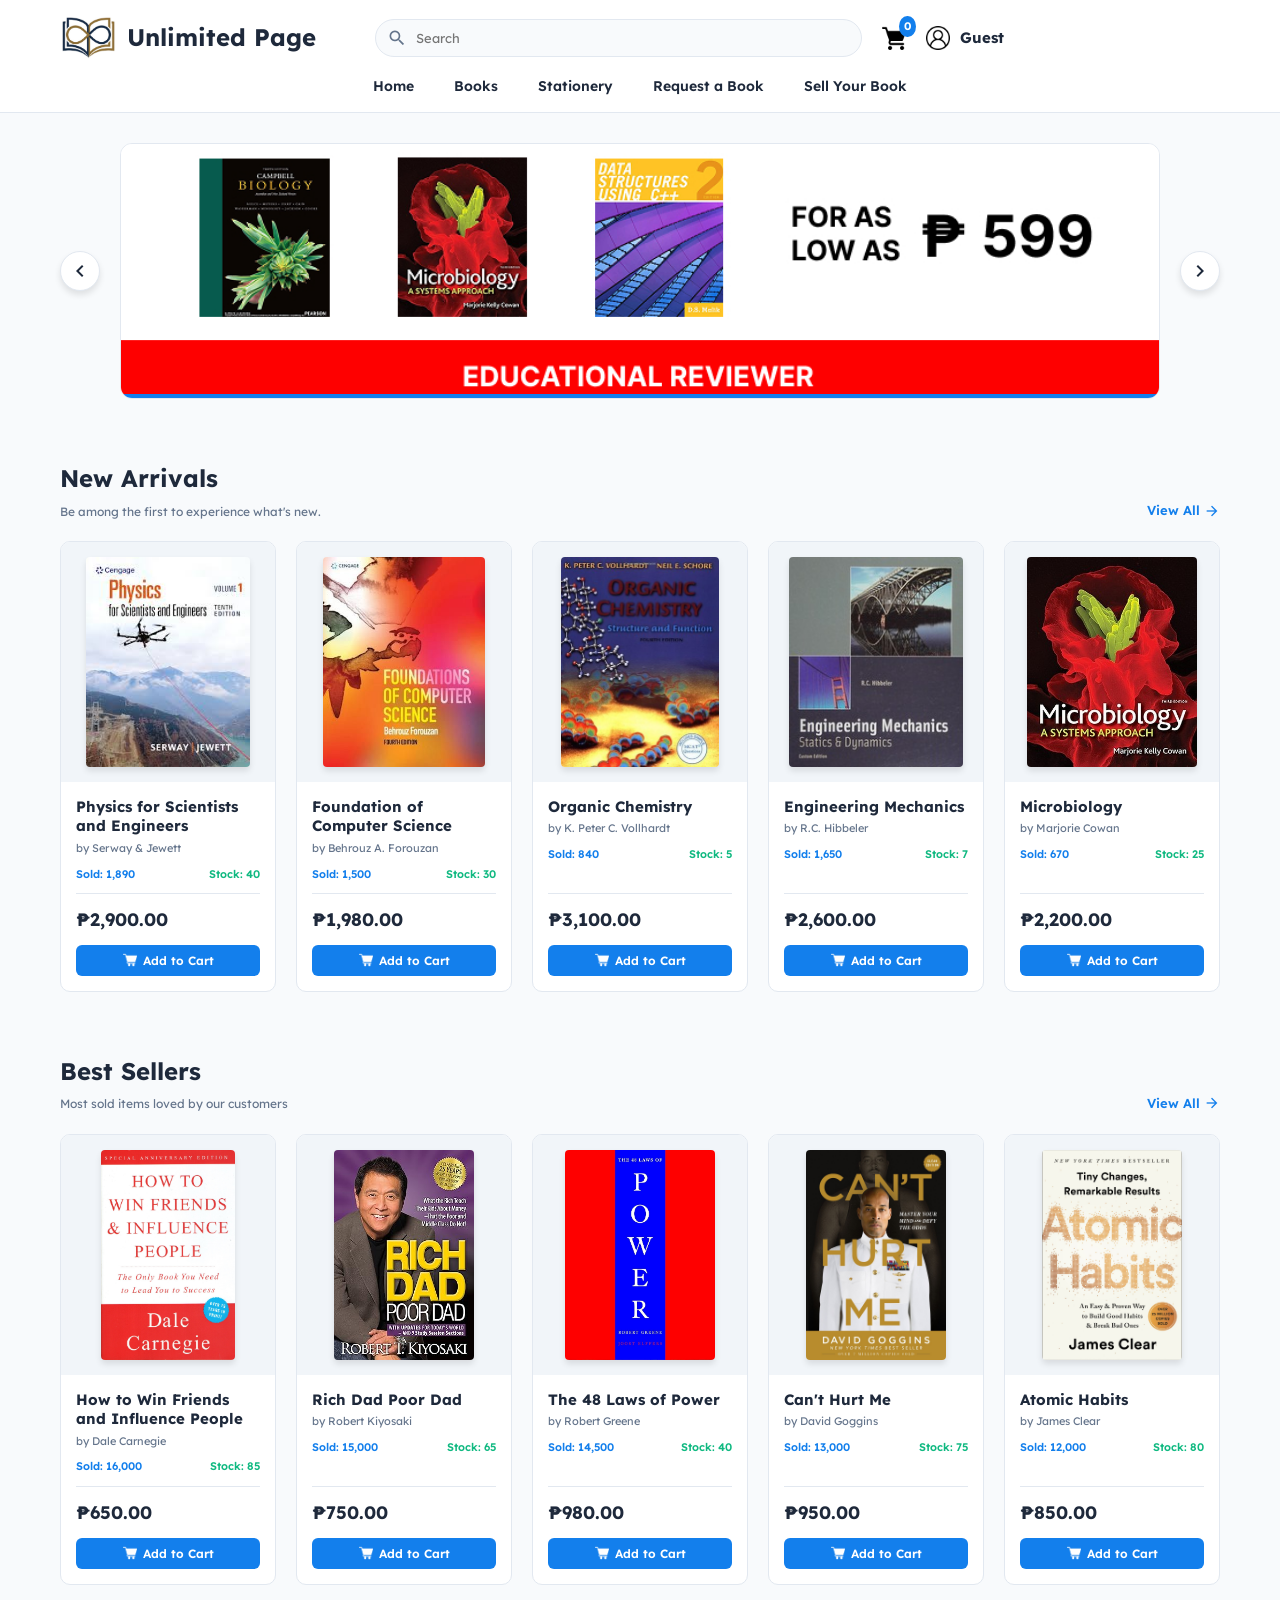
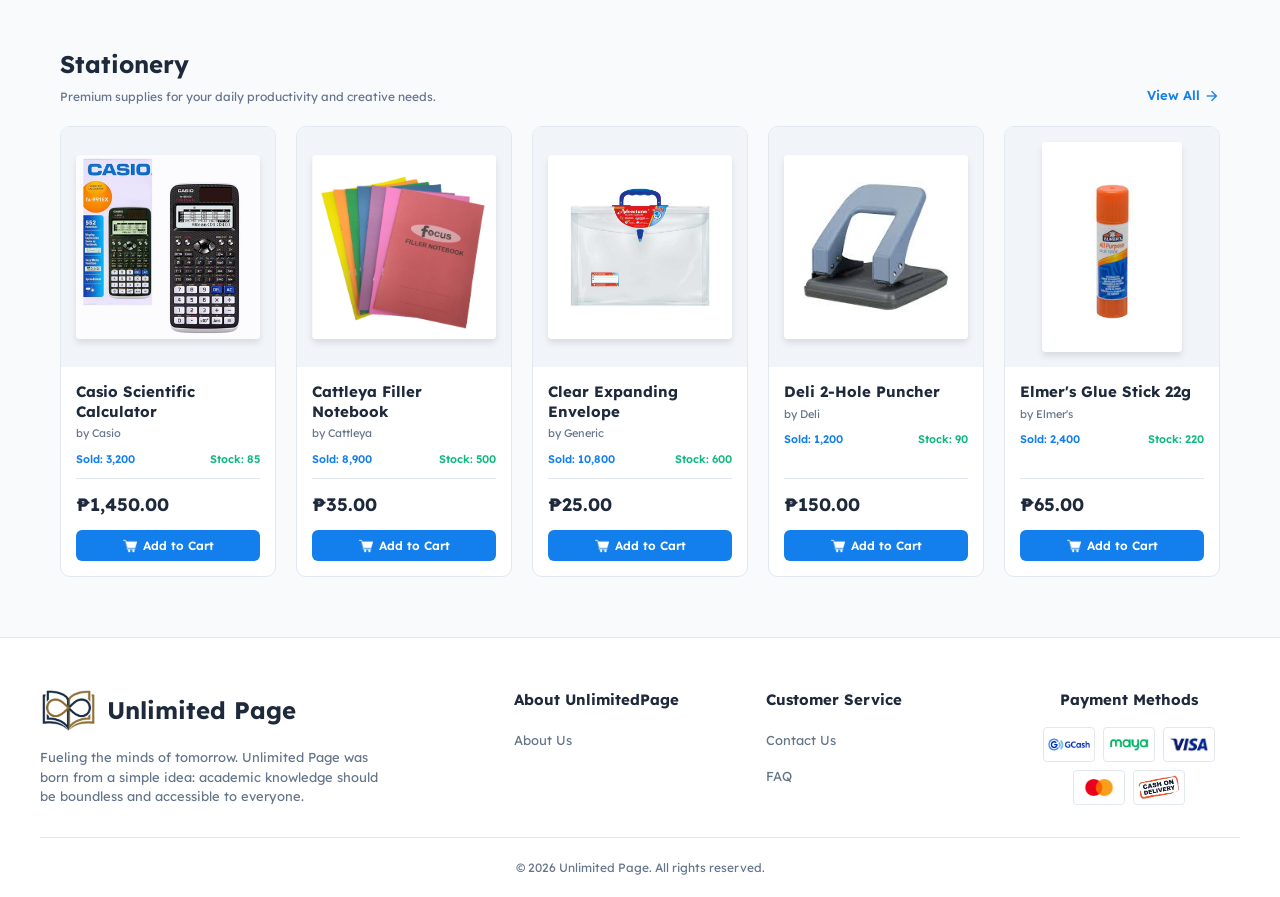
==== index.html @ 44dfa074 "feat: Update header and footer structure for consistency and improved user experience" ====
<!doctype html>
<html lang="en">

<head>
    <meta charset="UTF-8" />
    <meta name="viewport" content="width=device-width, initial-scale=1.0" />
    <title>Unlimited Page - Home</title>
    <link href="https://fonts.googleapis.com/icon?family=Material+Icons+Outlined" rel="stylesheet" />
    <link rel="stylesheet" href="css/global-variables.css" />
    <link rel="stylesheet" href="css/layout-structure.css" />
    <link rel="stylesheet" href="css/user-interface-components.css" />
    <link rel="stylesheet" href="css/page-catalog.css" />
</head>

<body>
    <header class="main-navigation-header">
        <div class="navigation-top-row">
            <div class="header-logo-section">
                <a href="index.html" class="brand-logo-container">
                    <img src="images/website-logo.jpg" alt="Unlimited Page Logo" class="brand-logo-image" />
                    Unlimited Page
                </a>
            </div>

            <div class="search-and-icons-group">
                <div class="search-input-wrapper">
                    <span class="material-icons-outlined search-input-icon">search</span>
                    <input type="text" class="search-input-field" placeholder="Search" />
                </div>
                <a href="cart.html" class="shopping-cart-button">
                    <img src="images/header-cart-icon.png" alt="Cart"
                        style="width: 24px; height: 24px; object-fit: contain;" />
                    <span class="cart-item-count-badge" id="global-cart-badge">0</span>
                </a>
                <a href="login.html" class="account-button">
                    <img src="images/account-icon.png" alt="Account"
                        style="width: 24px; height: 24px; object-fit: contain;" />
                </a>
            </div>

            <div class="user-name-container">
                <span class="header-user-name">Guest</span>
            </div>
        </div>

        <nav class="navigation-bottom-row">
            <a href="index.html">Home</a>
            <a href="catalog.html?category=Books">Books</a>
            <a href="catalog.html?category=Stationery">Stationery</a>
            <a href="request-book.html">Request a Book</a>
            <a href="sell-book.html">Sell Your Book</a>
        </nav>
    </header>

    <main>
        <section class="hero-carousel-section">
            <button class="carousel-control-button prev-button" id="carousel-prev-button">
                <span class="material-icons-outlined">chevron_left</span>
            </button>

            <div class="carousel-content-wrapper">
                <div class="carousel-track-wrapper">
                    <div class="carousel-track" id="carousel-track">
                        <img src="images/hero-banner1.jpg" class="carousel-slide-image" alt="Banner 1"
                            onerror="this.src='https://placehold.co/1200x250?text=Educational+Reviewer+Banner'">
                        <img src="https://placehold.co/1200x250?text=Back+to+School+Promo" class="carousel-slide-image"
                            alt="Banner 2">
                        <img src="https://placehold.co/1200x250?text=Premium+Stationery+Sale"
                            class="carousel-slide-image" alt="Banner 3">
                    </div>
                </div>
                <div class="carousel-progress-container">
                    <div class="carousel-progress-bar" id="carousel-progress-bar"></div>
                </div>
            </div>

            <button class="carousel-control-button next-button" id="carousel-next-button">
                <span class="material-icons-outlined">chevron_right</span>
            </button>
        </section>

        <section class="section-container">
            <div class="section-title-wrapper">
                <div>
                    <h2 class="section-title">New Arrivals</h2>
                    <p class="section-subtitle">Be among the first to experience what's new.</p>
                </div>
                <a href="catalog.html?category=Books&sort=Newest" class="view-all-link">View All <span
                        class="material-icons-outlined" style="font-size: 16px">arrow_forward</span></a>
            </div>
            <div class="product-grid-layout" id="new-arrivals-grid"></div>
        </section>

        <section class="section-container">
            <div class="section-title-wrapper">
                <div>
                    <h2 class="section-title">Best Sellers</h2>
                    <p class="section-subtitle">Most sold items loved by our customers</p>
                </div>
                <a href="catalog.html?category=Books&sort=Most Sold" class="view-all-link">View All <span
                        class="material-icons-outlined" style="font-size: 16px">arrow_forward</span></a>
            </div>
            <div class="product-grid-layout" id="best-sellers-grid"></div>
        </section>

        <section class="section-container">
            <div class="section-title-wrapper">
                <div>
                    <h2 class="section-title">Stationery</h2>
                    <p class="section-subtitle">Premium supplies for your daily productivity and creative needs.</p>
                </div>
                <a href="catalog.html?category=Stationery" class="view-all-link">View All <span
                        class="material-icons-outlined" style="font-size: 16px">arrow_forward</span></a>
            </div>
            <div class="product-grid-layout" id="stationery-grid"></div>
        </section>
    </main>

    <footer class="main-footer-container">
        <div class="footer-columns-wrapper">
            <div>
                <a href="index.html" class="brand-logo-container" style="margin-bottom: 10px">
                    <img src="images/website-logo.jpg" alt="Unlimited Page Logo" class="brand-logo-image" />
                    Unlimited Page
                </a>
                <p class="footer-brand-description">
                    Fueling the minds of tomorrow. Unlimited Page was born from a simple idea: academic knowledge should
                    be boundless and accessible to everyone.
                </p>
            </div>
            <div>
                <h4 class="footer-column-title">About UnlimitedPage</h4>
                <ul class="footer-link-list">
                    <li><a href="about.html">About Us</a></li>
                </ul>
            </div>
            <div>
                <h4 class="footer-column-title">Customer Service</h4>
                <ul class="footer-link-list">
                    <li><a href="contact.html">Contact Us</a></li>
                    <li><a href="faq.html">FAQ</a></li>
                </ul>
            </div>
            <div>
                <h4 class="footer-column-title" style="text-align: center;">Payment Methods</h4>
                <div class="payment-methods-grid">
                    <img src="images/payment-method/gcash-logo.jpg" alt="GCash" class="payment-logo-image" />
                    <img src="images/payment-method/maya-logo.jpg" alt="Maya" class="payment-logo-image" />
                    <img src="images/payment-method/visa-logo.jpg" alt="Visa" class="payment-logo-image" />
                    <img src="images/payment-method/mastercard-logo.jpg" alt="Mastercard" class="payment-logo-image" />
                    <img src="images/payment-method/cash-on-delivery-logo.jpg" alt="Cash on Delivery"
                        class="payment-logo-image" />
                </div>
            </div>
        </div>
        <div class="footer-copyright">
            <p>© 2026 Unlimited Page. All rights reserved.</p>
        </div>
    </footer>

    <button id="back-to-top" class="back-to-top-button" onclick="scrollToTop()">
        <span class="material-icons-outlined">arrow_upward</span>
    </button>

    <script src="js/product-data.js"></script>
    <script src="js/user-interface-utilities.js"></script>
    <script src="js/shopping-cart-manager.js"></script>
    <script src="js/catalog-renderer.js"></script>
    <script src="js/main-initialization.js"></script>
</body>

</html>
---- css/global-variables.css ----
/* ==========================================================================
    GLOBAL VARIABLES AND BASE STYLES
   ========================================================================== */

/* Import the primary typography font from Google Fonts */
@import url("https://fonts.googleapis.com/css2?family=Lexend:wght@300;400;500;600;700&display=swap");

/* * Root Variables 
 * Centralized color palette and theme settings for consistency and easy updates.
 * Using descriptive variables prevents hardcoding hex values throughout the CSS.
 */
:root {
    --primary-blue-color: #137fec;
    --primary-blue-hover: #0e5fb0;
    --background-light-color: #f8fafc;
    --surface-white-color: #ffffff;
    --text-dark-color: #1e293b;
    --text-muted-color: #64748b;
    --border-light-color: #e2e8f0;
    --danger-red-color: #ef4444;
    --success-green-color: #10b981;
    --warning-orange-color: #f59e0b;
}

/* * Universal Reset
 * Removes default browser margins/padding and ensures borders/padding 
 * are included in the element's total width/height calculations.
 */
* {
    margin: 0;
    padding: 0;
    box-sizing: border-box;
    font-family: "Lexend", sans-serif;
}

/* Enable smooth scrolling for anchor links across the entire document */
html {
    scroll-behavior: smooth;
}

/* Base typography and background application */
body {
    background-color: var(--background-light-color);
    color: var(--text-dark-color);
    line-height: 1.6;
}

/* Reset default anchor tag behaviors */
a {
    text-decoration: none;
    color: inherit;
}

/* Remove default bullet points from all unordered lists */
ul {
    list-style: none;
}

/* Mobile responsive adjustment for the body */
@media (max-width: 768px) {
    body {
        padding-bottom: 0px;
    }
}
---- css/layout-structure.css ----
/* ==========================================================================
    GLOBAL LAYOUT STRUCTURE
    Controls the main architectural components: Header, Navigation, and Footer.
   ========================================================================== */

/* --- Header & Navigation --- */
.main-navigation-header {
    background-color: var(--surface-white-color);
    border-bottom: 1px solid var(--border-light-color);
    position: sticky;
    top: 0;
    z-index: 100;
}

.navigation-top-row {
    max-width: 1200px;
    margin: 0 auto;
    padding: 15px 20px;
    display: grid;
    grid-template-columns: 1fr auto 0.86fr;
    align-items: center;
}

.header-logo-section {
    justify-self: start;
}

.brand-logo-container {
    display: flex;
    align-items: center;
    gap: 10px;
    font-size: 24px;
    font-weight: 700;
    color: var(--text-dark-color);
    text-decoration: none;
}

.brand-logo-image {
    height: 45px;
    width: auto;
    object-fit: contain;
}

/* --- Middle Section: Search + Icons Group --- */
.search-and-icons-group {
    display: flex;
    align-items: center;
    gap: 20px;
    justify-self: center;
    width: 575px; 
}

.search-input-wrapper {
    flex-grow: 1;
    position: relative;
}

.search-input-field {
    width: 100%;
    padding: 10px 15px 10px 40px;
    border-radius: 20px;
    border: 1px solid var(--border-light-color);
    background-color: var(--background-light-color);
    transition: all 0.3s;
    font-size: 13px;
    outline: none;
}

.search-input-field:focus {
    border-color: var(--primary-blue-color);
    background-color: var(--surface-white-color);
}

.search-input-icon {
    position: absolute;
    left: 12px;
    top: 50%;
    transform: translateY(-50%);
    color: var(--text-muted-color);
    font-size: 20px;
}

.shopping-cart-button,
.account-button {
    position: relative;
    background: none;
    border: none;
    cursor: pointer;
    font-size: 24px;
    color: var(--text-muted-color);
    flex-shrink: 0;
    text-decoration: none;
    display: flex;
    align-items: center;
    transition: color 0.2s;
}

.shopping-cart-button:hover,
.account-button:hover {
    color: var(--primary-blue-color);
}

.cart-item-count-badge {
    position: absolute;
    top: -10px;
    right: -10px;
    background-color: var(--primary-blue-color);
    color: var(--surface-white-color);
    font-size: 11px;
    font-weight: bold;
    border-radius: 50%;
    padding: 2px 5px;
}

/* --- Right Section: Isolated User Name --- */
.user-name-container {
    justify-self: start; 
    padding-left: 10px; 
}

.header-user-name {
    font-size: 15px;
    font-weight: 700;
    color: var(--text-dark-color);
    white-space: nowrap; 
}

/* Navigation Links (Bottom Row) */
.navigation-bottom-row {
    max-width: 1200px;
    margin: 0 auto;
    padding: 0 20px 15px;
    display: flex;
    justify-content: center;
    gap: 40px;
    font-weight: 600;
    font-size: 14px;
}

.navigation-bottom-row a {
    color: var(--text-dark-color);
    transition: color 0.2s;
    text-decoration: none;
}

.navigation-bottom-row a:hover {
    color: var(--primary-blue-color);
}

/* --- Hero Carousel Section --- */
.hero-carousel-section {
    max-width: 1200px;
    margin: 30px auto;
    display: flex;
    align-items: center;
    justify-content: center;
    gap: 20px;
    padding: 0 20px;
}

.carousel-content-wrapper {
    flex-grow: 1;
    border-radius: 12px;
    overflow: hidden;
    border: 1px solid var(--border-light-color);
    background-color: var(--surface-white-color);
    display: flex;
    flex-direction: column;
}

.carousel-track-wrapper {
    overflow: hidden;
    width: 100%;
}

.carousel-track {
    display: flex;
    transition: transform 0.5s ease-in-out;
}

.carousel-slide-image {
    min-width: 100%;
    height: 250px;
    object-fit: cover;
    display: block;
}

.carousel-control-button {
    background-color: var(--surface-white-color);
    border: 1px solid var(--border-light-color);
    border-radius: 50%;
    width: 40px;
    height: 40px;
    display: flex;
    align-items: center;
    justify-content: center;
    cursor: pointer;
    box-shadow: 0 4px 6px rgba(0, 0, 0, 0.1);
    color: var(--text-dark-color);
    transition: background-color 0.2s;
    flex-shrink: 0;
}

.carousel-control-button:hover {
    background-color: var(--background-light-color);
}

.carousel-progress-container {
    height: 4px;
    background-color: var(--border-light-color);
    width: 100%;
}

.carousel-progress-bar {
    height: 100%;
    background-color: var(--primary-blue-color);
    width: 0%;
}

/* ==========================================================================
    GLOBAL FOOTER
   ========================================================================== */

.main-footer-container {
    background-color: var(--surface-white-color);
    border-top: 1px solid var(--border-light-color);
    padding: 50px 20px 20px;
    margin-top: 50px;
}

.footer-columns-wrapper {
    max-width: 1200px;
    margin: 0 auto;
    display: grid;
    grid-template-columns: 2fr 1fr 1fr 1fr; 
    gap: 30px;
    margin-bottom: 30px;
}

.footer-brand-description {
    color: var(--text-muted-color);
    font-size: 13px;
    margin-top: 15px;
    max-width: 350px;
    line-height: 1.5;
}

.footer-column-title {
    font-size: 15px;
    font-weight: 700;
    margin-bottom: 15px;
}

.footer-link-list {
    list-style: none;
    padding: 0;
    margin: 0;
}

.footer-link-list li {
    margin-bottom: 10px;
}

.footer-link-list a {
    font-size: 13px;
    color: var(--text-muted-color);
    text-decoration: none;
    transition: color 0.2s;
}

.footer-link-list a:hover {
    color: var(--primary-blue-color);
}

.payment-methods-grid {
    display: flex;
    flex-wrap: wrap;
    justify-content: center;
    gap: 8px;
    width: 172px; 
    margin: 0 auto;
}

.payment-logo-image {
    height: 35px;
    width: 52px;
    border: 1px solid var(--border-light-color);
    border-radius: 4px;
    padding: 4px;
    background-color: white;
    object-fit: contain;
}

.footer-copyright {
    max-width: 1200px;
    margin: 0 auto;
    padding-top: 20px;
    border-top: 1px solid var(--border-light-color);
    text-align: center;
    color: var(--text-muted-color);
    font-size: 12px;
}

/* --- Layout Responsive Styles --- */
@media (max-width: 992px) {
    .footer-columns-wrapper {
        grid-template-columns: repeat(2, 1fr);
        gap: 30px;
    }
    
    /* Shrink the middle container slightly on iPads to prevent overlap */
    .search-and-icons-group {
        width: 100%;
    }
}

@media (max-width: 768px) {
    .navigation-top-row {
        display: flex;
        flex-direction: column;
        gap: 15px;
    }
    
    .search-and-icons-group {
        width: 100%;
        justify-content: space-between;
    }

    .user-name-container {
        align-self: center;
        padding-left: 0;
    }

    .navigation-bottom-row {
        flex-wrap: wrap;
        gap: 15px;
        font-size: 14px;
    }

    .footer-columns-wrapper {
        grid-template-columns: 1fr;
    }

    .footer-brand-description {
        max-width: 100%;
    }
    
    .hero-carousel-section {
        padding: 0 10px;
    }
}
---- css/user-interface-components.css ----
/* ==========================================================================
    USER INTERFACE COMPONENTS
    Global utility UI modules such as floating buttons, toast notifications, 
    and custom modal dialogues.
   ========================================================================== */

/* --- Back to Top Floating Action Button --- */
/* Fixed to bottom right, hidden by default (toggled via JS on scroll) */
.back-to-top-button {
    display: none;
    position: fixed;
    bottom: 30px;
    right: 30px;
    background-color: var(--primary-blue-color);
    color: var(--surface-white-color);
    width: 45px;
    height: 45px;
    border-radius: 50%;
    border: none;
    cursor: pointer;
    align-items: center;
    justify-content: center;
    box-shadow: 0 4px 10px rgba(0, 0, 0, 0.2);
    z-index: 999;
    transition: background-color 0.3s;
}

.back-to-top-button:hover {
    background-color: var(--primary-blue-hover);
}

/* --- Toast Notification Banner --- */
/* Transient pop-up messages centered on the screen */
.custom-notification-toast {
    position: fixed;
    top: 50%;
    left: 50%;
    transform: translate(-50%, -50%);
    background-color: rgba(51, 51, 51, 0.9);
    color: #ffffff;
    padding: 15px 25px;
    border-radius: 5px;
    box-shadow: 0 4px 15px rgba(0, 0, 0, 0.3);
    z-index: 3000;
    font-size: 16px;
    animation: fadeInCenterAnimation 0.3s ease-out;
    cursor: pointer;
    text-align: center;
    width: max-content;
    max-width: 90%;
}

/* Keyframe animation for making the toast fade and slide into view */
@keyframes fadeInCenterAnimation {
    from {
        opacity: 0;
        transform: translate(-50%, -40%);
    }
    to {
        opacity: 1;
        transform: translate(-50%, -50%);
    }
}

/* --- Custom Modal Dialog System --- */

/* Semi-transparent backdrop to obscure the rest of the application */
.custom-modal-overlay {
    position: fixed;
    top: 0;
    left: 0;
    width: 100%;
    height: 100%;
    background-color: rgba(0, 0, 0, 0.5);
    display: flex;
    justify-content: center;
    align-items: center;
    z-index: 2000;
}

/* Container defining the modal popup box dimensions and style */
.custom-modal-box {
    background-color: #ffffff;
    padding: 30px 20px;
    border-radius: 8px;
    box-shadow: 0 4px 15px rgba(0, 0, 0, 0.2);
    text-align: center;
    max-width: 480px;
    width: 95%; /* Adjusts dynamically on smaller viewports */
}

/* Basic dismiss button */
.custom-modal-close-button {
    margin-top: 20px;
    padding: 10px 20px;
    background-color: #007bff;
    color: #ffffff;
    border: none;
    border-radius: 4px;
    cursor: pointer;
    font-size: 16px;
}

.custom-modal-close-button:hover {
    background-color: #0056b3;
}

/* Modal layout grouping for positive/negative actions (e.g., Delete Confirmation) */
.custom-modal-button-group {
    display: flex;
    justify-content: center;
    gap: 15px;
    margin-top: 25px;
}

/* Action button for dismissing a modal without side effects */
.custom-modal-cancel-button {
    padding: 10px 20px;
    background-color: var(--border-light-color);
    color: var(--text-dark-color);
    border: none;
    border-radius: 4px;
    cursor: pointer;
    font-size: 14px;
    font-weight: 600;
}

.custom-modal-cancel-button:hover {
    background-color: #cbd5e1;
}

/* Action button strictly styled for critical actions (e.g., "Remove Item") */
.custom-modal-confirm-button {
    padding: 10px 20px;
    background-color: var(--danger-red-color);
    color: #ffffff;
    border: none;
    border-radius: 4px;
    cursor: pointer;
    font-size: 14px;
    font-weight: 600;
}

.custom-modal-confirm-button:hover {
    background-color: #dc2626;
}
---- css/page-catalog.css ----
/* ==========================================================================
    CATALOG PAGE (Product Grid, Product Cards)
    Handles the product listings, filters sidebar, and pagination controls.
   ========================================================================== */

.section-container {
    max-width: 1200px;
    margin: 60px auto;
    padding: 0 20px;
}

.section-title-wrapper {
    margin-bottom: 20px;
    display: flex;
    justify-content: space-between;
    align-items: flex-end;
}

.section-title {
    font-size: 24px;
    font-weight: 700;
}

.section-subtitle {
    color: var(--text-muted-color);
    font-size: 12px;
    margin-top: 4px;
}

.view-all-link {
    color: var(--primary-blue-color);
    font-weight: 600;
    font-size: 13px;
    display: flex;
    align-items: center;
    gap: 4px;
}

.product-grid-layout {
    display: grid;
    grid-template-columns: repeat(auto-fill, minmax(190px, 1fr));
    gap: 20px;
}

/* --- Product Cards --- */
.product-card-container {
    background-color: var(--surface-white-color);
    border: 1px solid var(--border-light-color);
    border-radius: 10px;
    overflow: hidden;
    display: flex;
    flex-direction: column;
    transition: box-shadow 0.2s ease;
}

.product-card-container:hover {
    box-shadow: 0 8px 16px rgba(0, 0, 0, 0.05);
}

.product-image-wrapper {
    height: 240px;
    background-color: #f1f5f9;
    display: flex;
    justify-content: center;
    align-items: center;
    padding: 15px;
    position: relative;
}

.product-image {
    max-width: 100%;
    max-height: 100%;
    object-fit: contain;
    border-radius: 4px;
    box-shadow: 0 4px 6px rgba(0, 0, 0, 0.1);
}

.product-details-wrapper {
    padding: 15px;
    display: flex;
    flex-direction: column;
    flex-grow: 1;
}

.product-title {
    font-size: 15px;
    font-weight: 700;
    margin-bottom: 4px;
    line-height: 1.3;
}

.product-author-brand {
    color: var(--text-muted-color);
    font-size: 11px;
    margin-bottom: 8px;
}

.product-stats-container {
    display: flex;
    justify-content: space-between;
    font-size: 11px;
    font-weight: 600;
    margin-bottom: 10px;
}

.stat-sold { color: var(--primary-blue-color); }
.stat-stock { color: var(--success-green-color); }

.product-price-and-action {
    display: flex;
    flex-direction: column;
    gap: 10px;
    border-top: 1px solid var(--border-light-color);
    padding-top: 12px;
}

.product-price {
    font-size: 18px;
    font-weight: 700;
    color: var(--text-dark-color);
}

.add-to-cart-button {
    background-color: var(--primary-blue-color);
    color: var(--surface-white-color);
    border: none;
    padding: 8px 12px;
    border-radius: 6px;
    font-weight: 600;
    font-size: 12px;
    cursor: pointer;
    display: flex;
    align-items: center;
    justify-content: center;
    gap: 6px;
    transition: background-color 0.2s ease;
    width: 100%;
}

.add-to-cart-button:hover { background-color: var(--primary-blue-hover); }


/* ==========================================================================
    CATALOG PAGE (Sidebar, Filters, Pagination)
   ========================================================================== */

.catalog-layout-container {
    display: flex;
    gap: 30px;
    max-width: 1200px;
    margin: 40px auto;
    padding: 0 20px;
}

.catalog-sidebar-filter {
    width: 220px;
    flex-shrink: 0;
}

.filter-section-title {
    font-size: 13px;
    color: var(--text-muted-color);
    text-transform: uppercase;
    margin-bottom: 12px;
    font-weight: 700;
}

.filter-options-list li {
    padding: 8px 0;
    font-size: 14px;
    color: var(--text-muted-color);
    cursor: pointer;
    transition: color 0.2s;
}

.filter-options-list li:hover,
.filter-options-list li.active-filter {
    color: var(--primary-blue-color);
    font-weight: 700;
}

.catalog-main-content {
    flex-grow: 1;
}

/* --- Price Range Styling --- */
.price-filter-container {
    display: grid;
    /* 3 Columns: Input, Hyphen, Input */
    grid-template-columns: 1fr auto 1fr;
    gap: 10px 8px; /* 10px row gap, 8px column gap */
    align-items: center;
    margin-bottom: 15px;
}

.price-separator {
    color: var(--text-muted-color);
    font-weight: 700;
    text-align: center;
}

.price-range-input {
    width: 100%;
    padding: 8px;
    border: 1px solid var(--border-light-color);
    border-radius: 6px;
    font-family: inherit;
    font-size: 13px;
    outline: none;
    transition: border-color 0.2s;
}

.price-range-input:focus { border-color: var(--primary-blue-color); }

.button-apply, .button-reset {
    width: 100%; /* Fills the grid column perfectly */
    border: none;
    padding: 8px;
    border-radius: 6px;
    font-weight: 600;
    font-size: 12px;
    cursor: pointer;
    transition: background-color 0.2s;
}

.button-apply {
    background-color: var(--primary-blue-color);
    color: var(--surface-white-color);
}

.button-apply:hover { background-color: var(--primary-blue-hover); }

.button-reset {
    background-color: var(--border-light-color);
    color: var(--text-dark-color);
}

.button-reset:hover { background-color: #cbd5e1; }


/* --- Pagination Elements --- */
.pagination-container {
    display: flex;
    justify-content: center;
    align-items: center;
    gap: 8px;
    margin-top: 40px;
    padding-top: 20px;
    border-top: 1px solid var(--border-light-color);
}

.page-button {
    width: 36px;
    height: 36px;
    display: flex;
    align-items: center;
    justify-content: center;
    border-radius: 6px;
    border: 1px solid var(--border-light-color);
    background: var(--surface-white-color);
    color: var(--text-muted-color);
    cursor: pointer;
    font-weight: 600;
    font-size: 14px;
    transition: all 0.2s;
}

.page-button:hover:not(:disabled) {
    background: var(--background-light-color);
    color: var(--primary-blue-color);
    border-color: var(--primary-blue-color);
}

.page-button.active {
    background: var(--primary-blue-color);
    color: var(--surface-white-color);
    border-color: var(--primary-blue-color);
}

.page-button:disabled {
    opacity: 0.4;
    cursor: not-allowed;
}

/* --- Catalog Responsive Styles --- */
@media (max-width: 992px) {
    .catalog-layout-container { flex-direction: column; }
    .catalog-sidebar-filter {
        width: 100%;
        display: grid;
        grid-template-columns: 1fr 1fr;
        gap: 30px;
        align-items: start;
    }
    .filter-group .filter-section-title { margin-top: 0 !important; }
}

@media (max-width: 768px) {
    .catalog-sidebar-filter {
        grid-template-columns: 1fr;
        gap: 20px;
    }
    .product-grid-layout {
        grid-template-columns: repeat(auto-fill, minmax(160px, 1fr));
        gap: 15px;
    }
    .product-image-wrapper { height: 200px; }
}
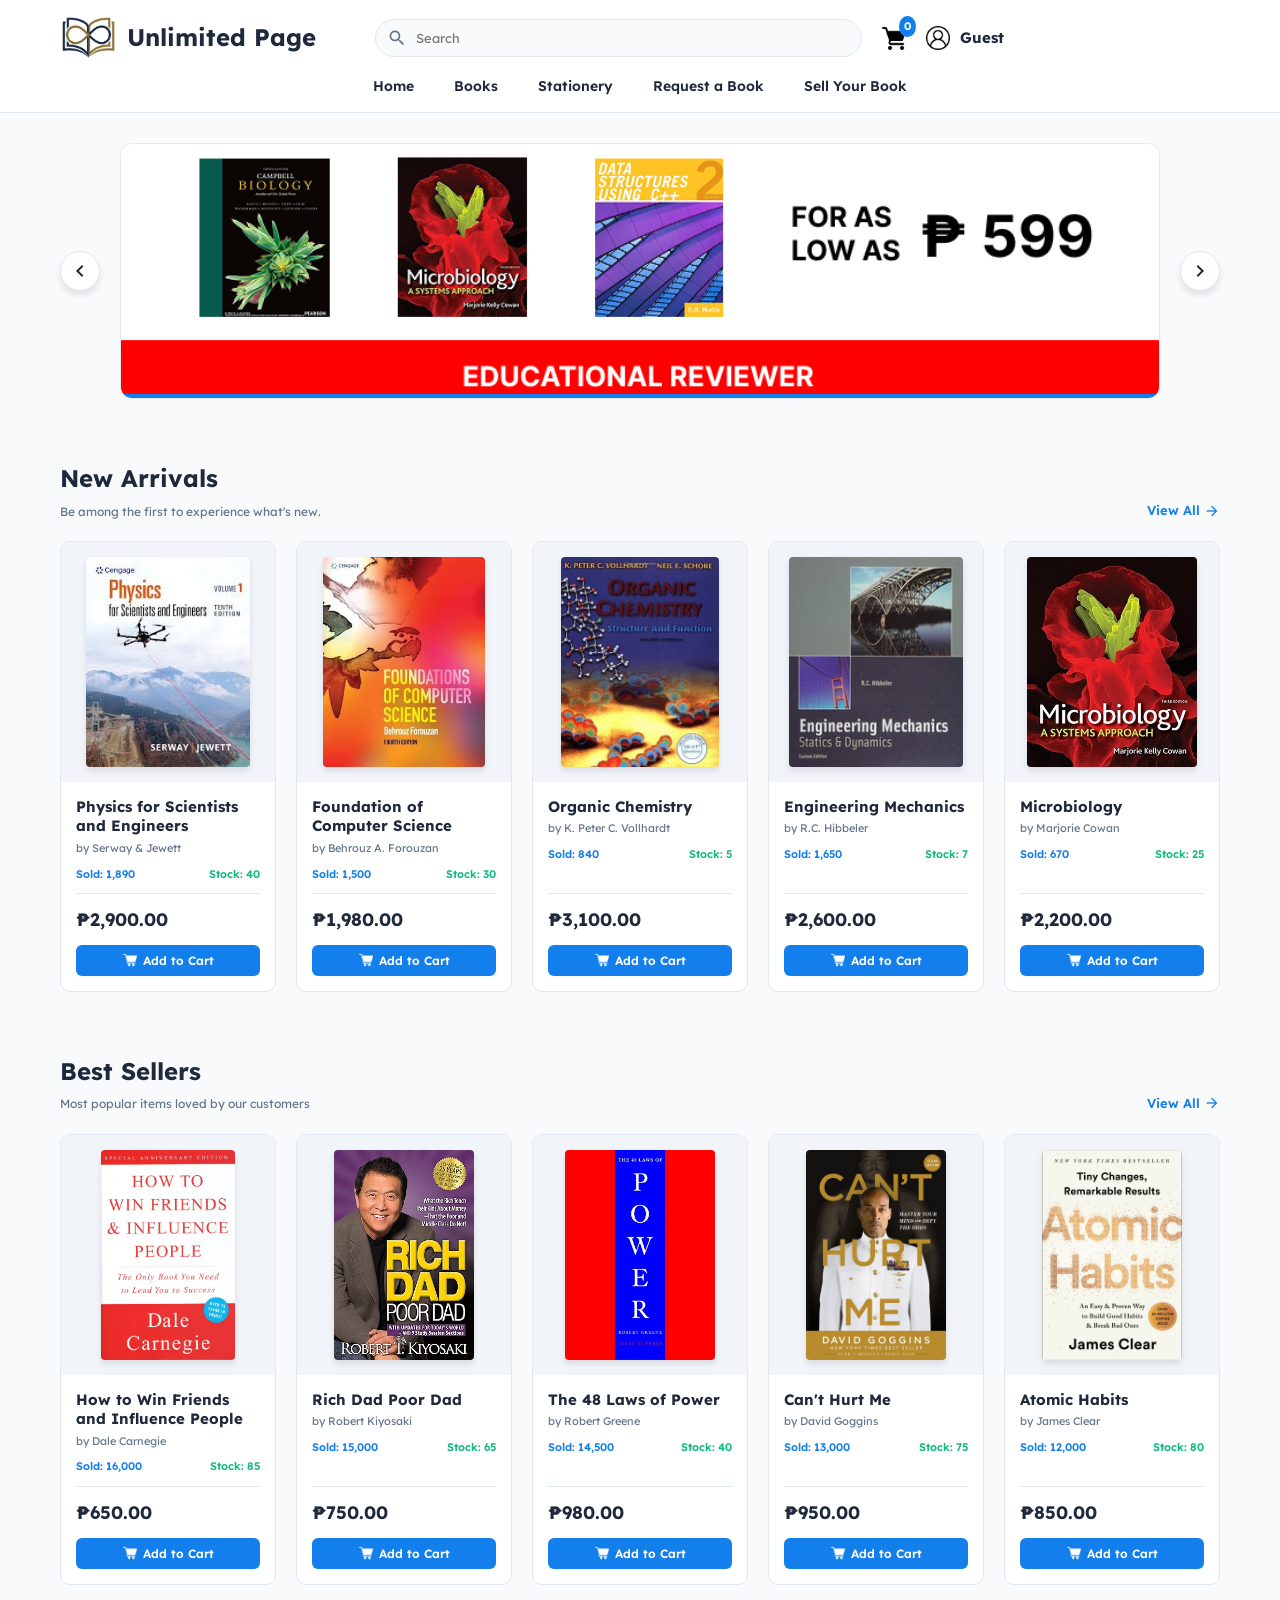
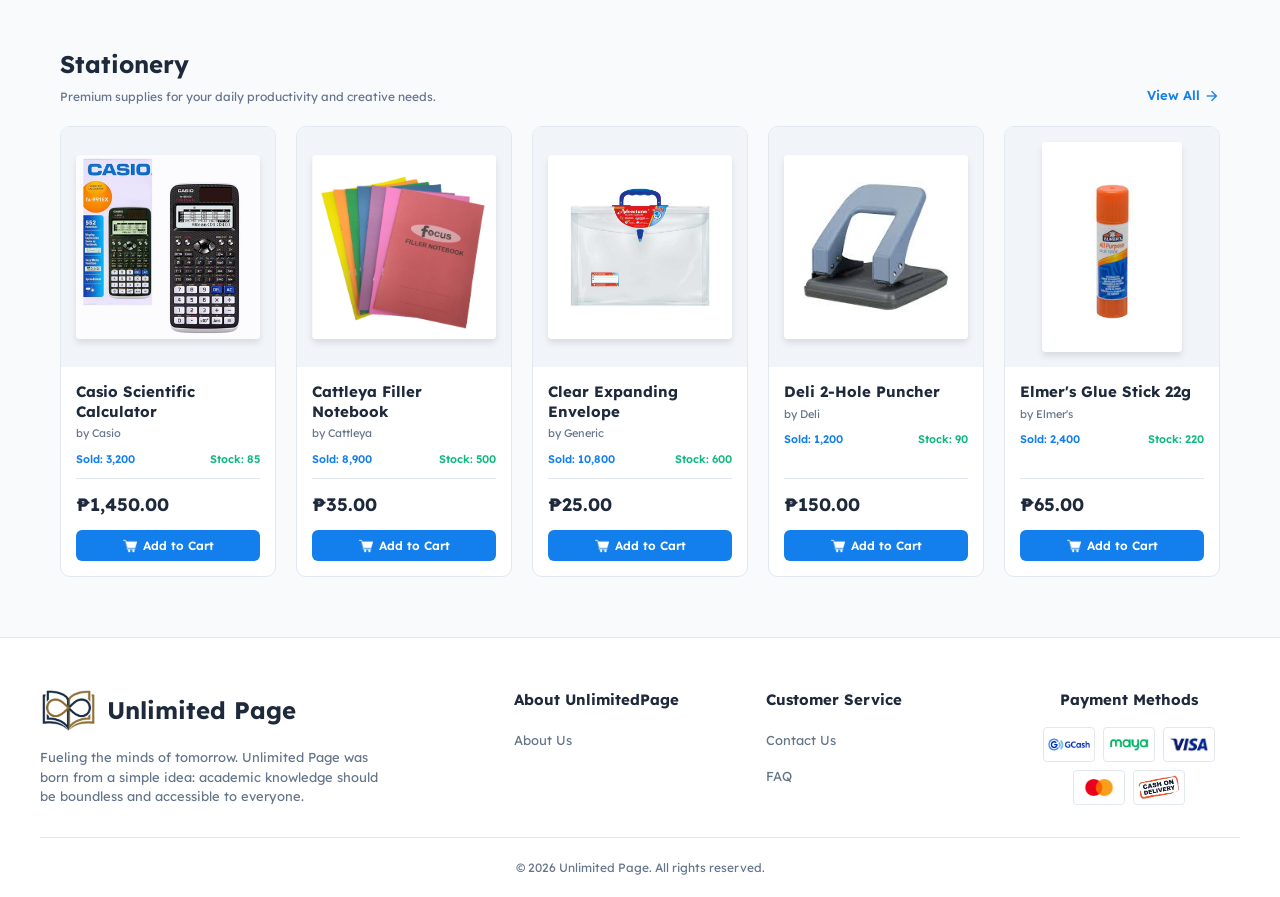
==== commit c53a21de: "feat: Update subtitle and sort option to 'Most Popular'; remove back-to-top button" ====
--- a/index.html
+++ b/index.html
@@ -95,9 +95,9 @@
             <div class="section-title-wrapper">
                 <div>
                     <h2 class="section-title">Best Sellers</h2>
-                    <p class="section-subtitle">Most sold items loved by our customers</p>
+                    <p class="section-subtitle">Most popular items loved by our customers</p>
                 </div>
-                <a href="catalog.html?category=Books&sort=Most Sold" class="view-all-link">View All <span
+                <a href="catalog.html?category=Books&sort=Most Popular" class="view-all-link">View All <span
                         class="material-icons-outlined" style="font-size: 16px">arrow_forward</span></a>
             </div>
             <div class="product-grid-layout" id="best-sellers-grid"></div>
@@ -158,10 +158,6 @@
         </div>
     </footer>
 
-    <button id="back-to-top" class="back-to-top-button" onclick="scrollToTop()">
-        <span class="material-icons-outlined">arrow_upward</span>
-    </button>
-
     <script src="js/product-data.js"></script>
     <script src="js/user-interface-utilities.js"></script>
     <script src="js/shopping-cart-manager.js"></script>
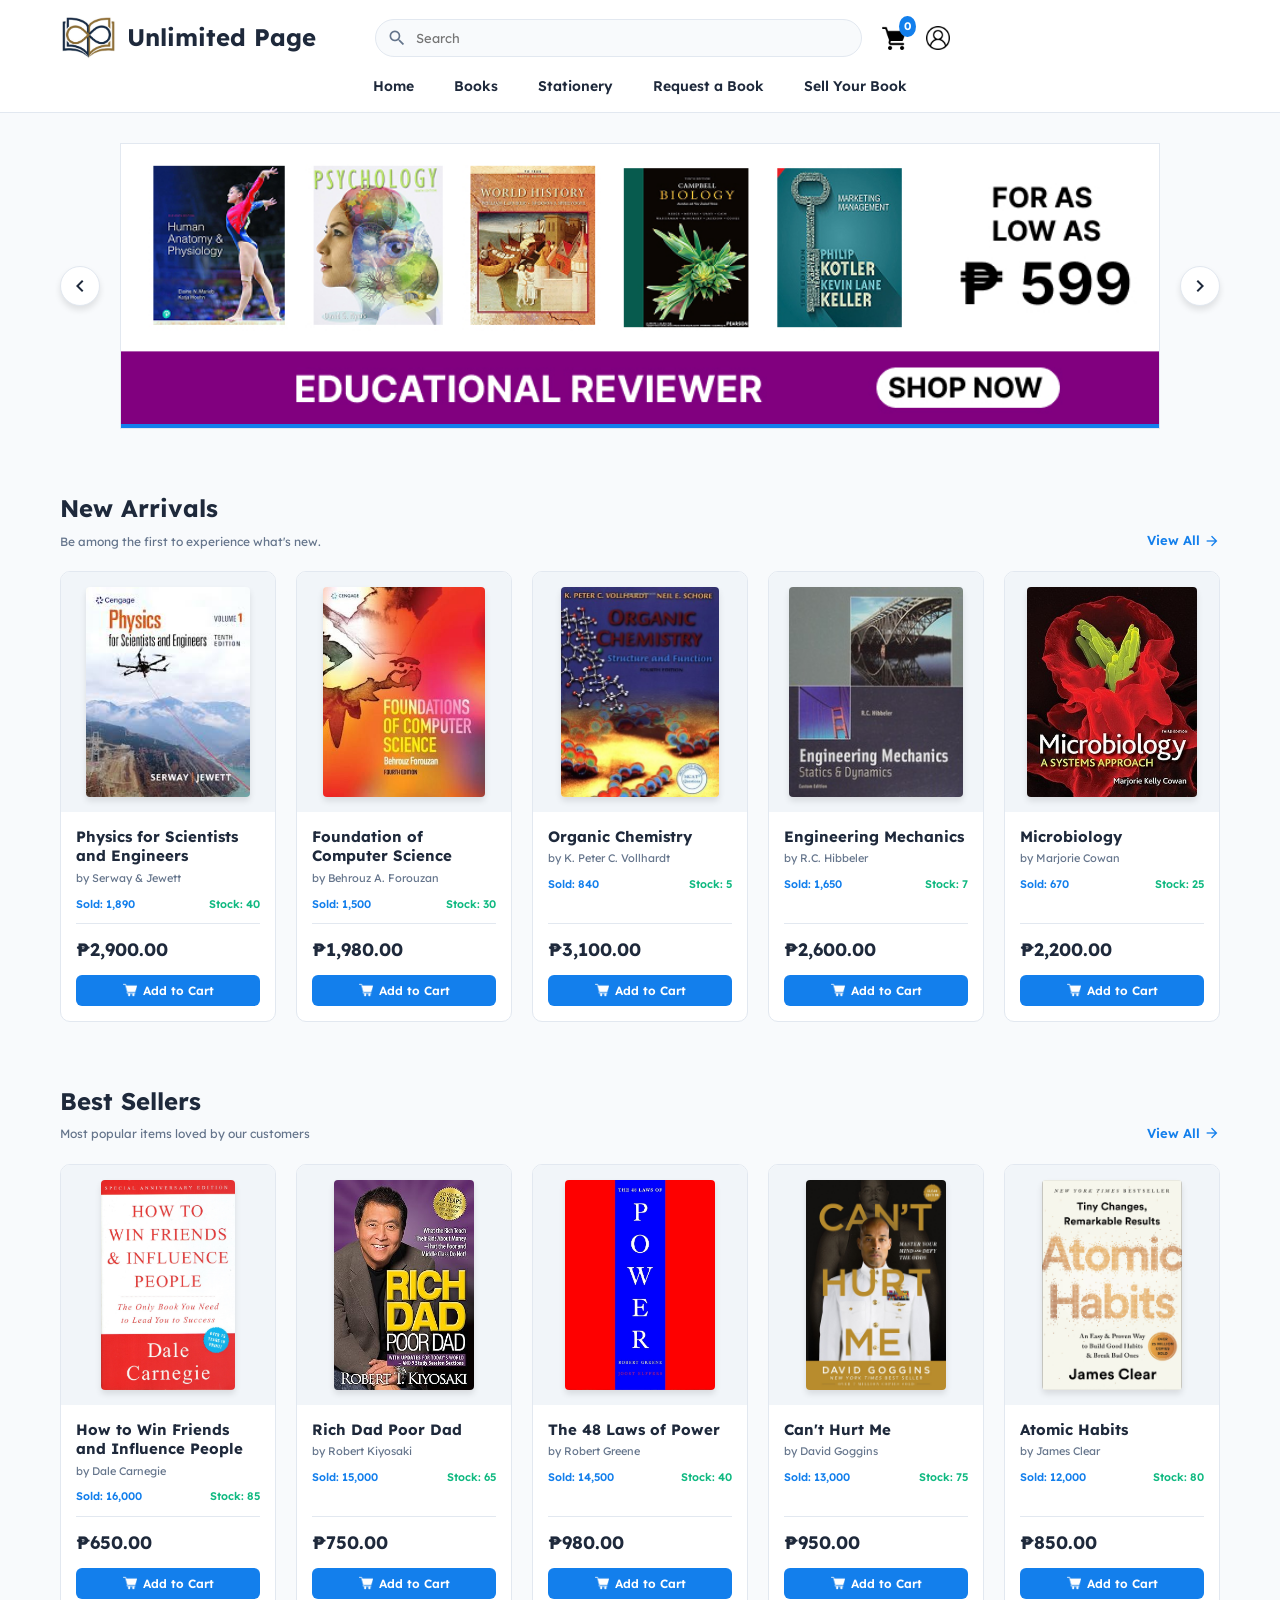
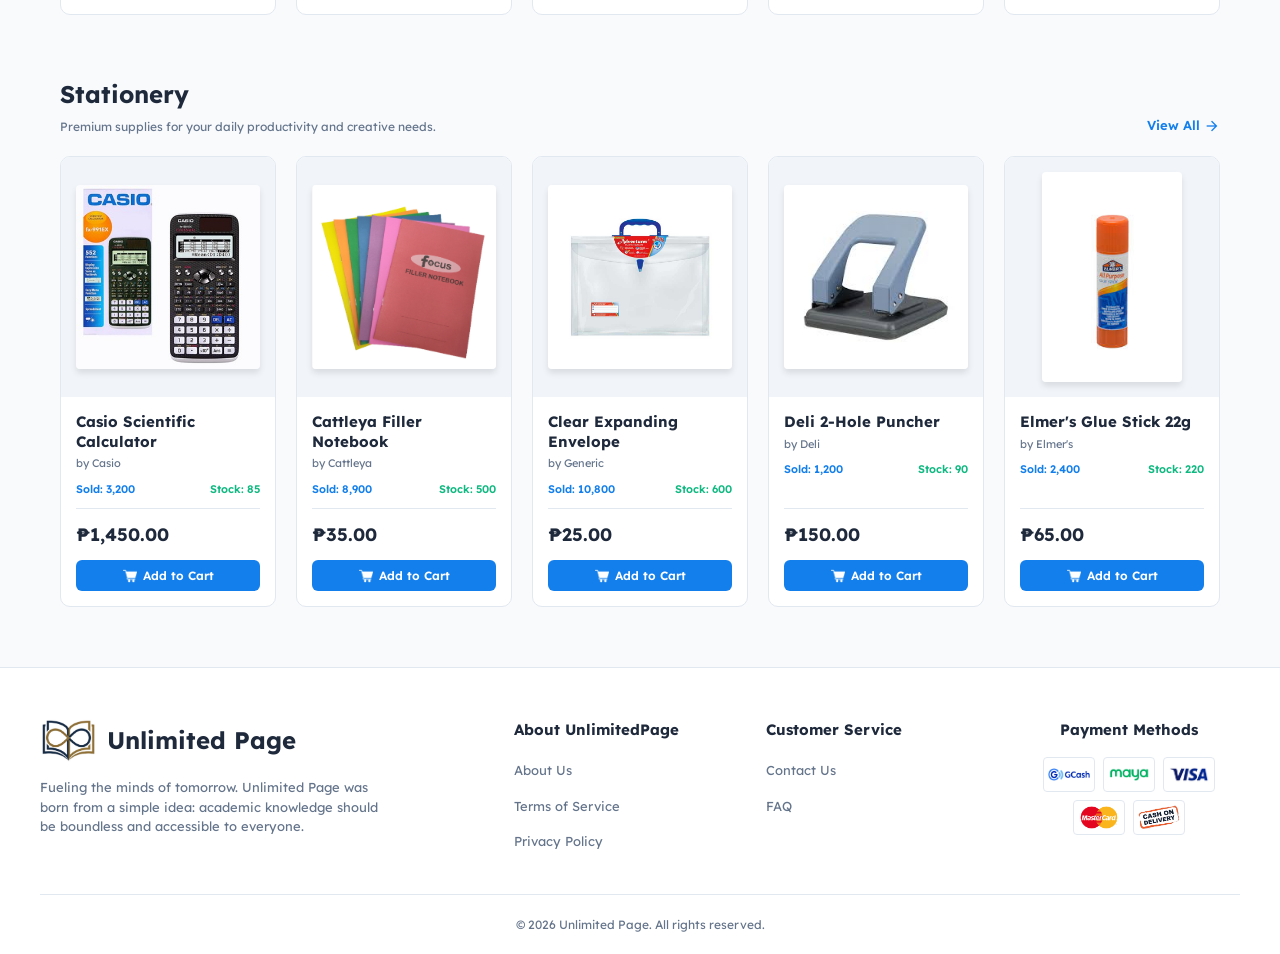
==== commit f0401ba7: "feat: Remove user name display from various pages and add Terms of Service and Privacy Policy links" ====
--- a/index.html
+++ b/index.html
@@ -36,10 +36,6 @@
                     <img src="images/account-icon.png" alt="Account"
                         style="width: 24px; height: 24px; object-fit: contain;" />
                 </a>
-            </div>
-
-            <div class="user-name-container">
-                <span class="header-user-name">Guest</span>
             </div>
         </div>
 
@@ -132,6 +128,8 @@
                 <h4 class="footer-column-title">About UnlimitedPage</h4>
                 <ul class="footer-link-list">
                     <li><a href="about.html">About Us</a></li>
+                    <li><a href="terms-of-service.html">Terms of Service</a></li>
+                    <li><a href="privacy-policy.html">Privacy Policy</a></li>
                 </ul>
             </div>
             <div>
--- a/css/layout-structure.css
+++ b/css/layout-structure.css
@@ -112,19 +112,6 @@
     padding: 2px 5px;
 }
 
-/* --- Right Section: Isolated User Name --- */
-.user-name-container {
-    justify-self: start; 
-    padding-left: 10px; 
-}
-
-.header-user-name {
-    font-size: 15px;
-    font-weight: 700;
-    color: var(--text-dark-color);
-    white-space: nowrap; 
-}
-
 /* Navigation Links (Bottom Row) */
 .navigation-bottom-row {
     max-width: 1200px;
@@ -160,7 +147,6 @@
 
 .carousel-content-wrapper {
     flex-grow: 1;
-    border-radius: 12px;
     overflow: hidden;
     border: 1px solid var(--border-light-color);
     background-color: var(--surface-white-color);
@@ -180,7 +166,7 @@
 
 .carousel-slide-image {
     min-width: 100%;
-    height: 250px;
+    height: 280px;
     object-fit: cover;
     display: block;
 }
@@ -326,11 +312,6 @@
         justify-content: space-between;
     }
 
-    .user-name-container {
-        align-self: center;
-        padding-left: 0;
-    }
-
     .navigation-bottom-row {
         flex-wrap: wrap;
         gap: 15px;
--- a/css/user-interface-components.css
+++ b/css/user-interface-components.css
@@ -3,31 +3,6 @@
     Global utility UI modules such as floating buttons, toast notifications, 
     and custom modal dialogues.
    ========================================================================== */
-
-/* --- Back to Top Floating Action Button --- */
-/* Fixed to bottom right, hidden by default (toggled via JS on scroll) */
-.back-to-top-button {
-    display: none;
-    position: fixed;
-    bottom: 30px;
-    right: 30px;
-    background-color: var(--primary-blue-color);
-    color: var(--surface-white-color);
-    width: 45px;
-    height: 45px;
-    border-radius: 50%;
-    border: none;
-    cursor: pointer;
-    align-items: center;
-    justify-content: center;
-    box-shadow: 0 4px 10px rgba(0, 0, 0, 0.2);
-    z-index: 999;
-    transition: background-color 0.3s;
-}
-
-.back-to-top-button:hover {
-    background-color: var(--primary-blue-hover);
-}
 
 /* --- Toast Notification Banner --- */
 /* Transient pop-up messages centered on the screen */
@@ -43,23 +18,10 @@
     box-shadow: 0 4px 15px rgba(0, 0, 0, 0.3);
     z-index: 3000;
     font-size: 16px;
-    animation: fadeInCenterAnimation 0.3s ease-out;
     cursor: pointer;
     text-align: center;
     width: max-content;
     max-width: 90%;
-}
-
-/* Keyframe animation for making the toast fade and slide into view */
-@keyframes fadeInCenterAnimation {
-    from {
-        opacity: 0;
-        transform: translate(-50%, -40%);
-    }
-    to {
-        opacity: 1;
-        transform: translate(-50%, -50%);
-    }
 }
 
 /* --- Custom Modal Dialog System --- */
--- a/css/page-catalog.css
+++ b/css/page-catalog.css
@@ -208,9 +208,17 @@
     font-size: 13px;
     outline: none;
     transition: border-color 0.2s;
+    -moz-appearance: textfield; /* Hides arrows in Firefox */
 }
 
 .price-range-input:focus { border-color: var(--primary-blue-color); }
+
+/* Hides arrows in Webkit browsers (Chrome, Safari, Edge) */
+.price-range-input::-webkit-outer-spin-button,
+.price-range-input::-webkit-inner-spin-button {
+    -webkit-appearance: none;
+    margin: 0;
+}
 
 .button-apply, .button-reset {
     width: 100%; /* Fills the grid column perfectly */
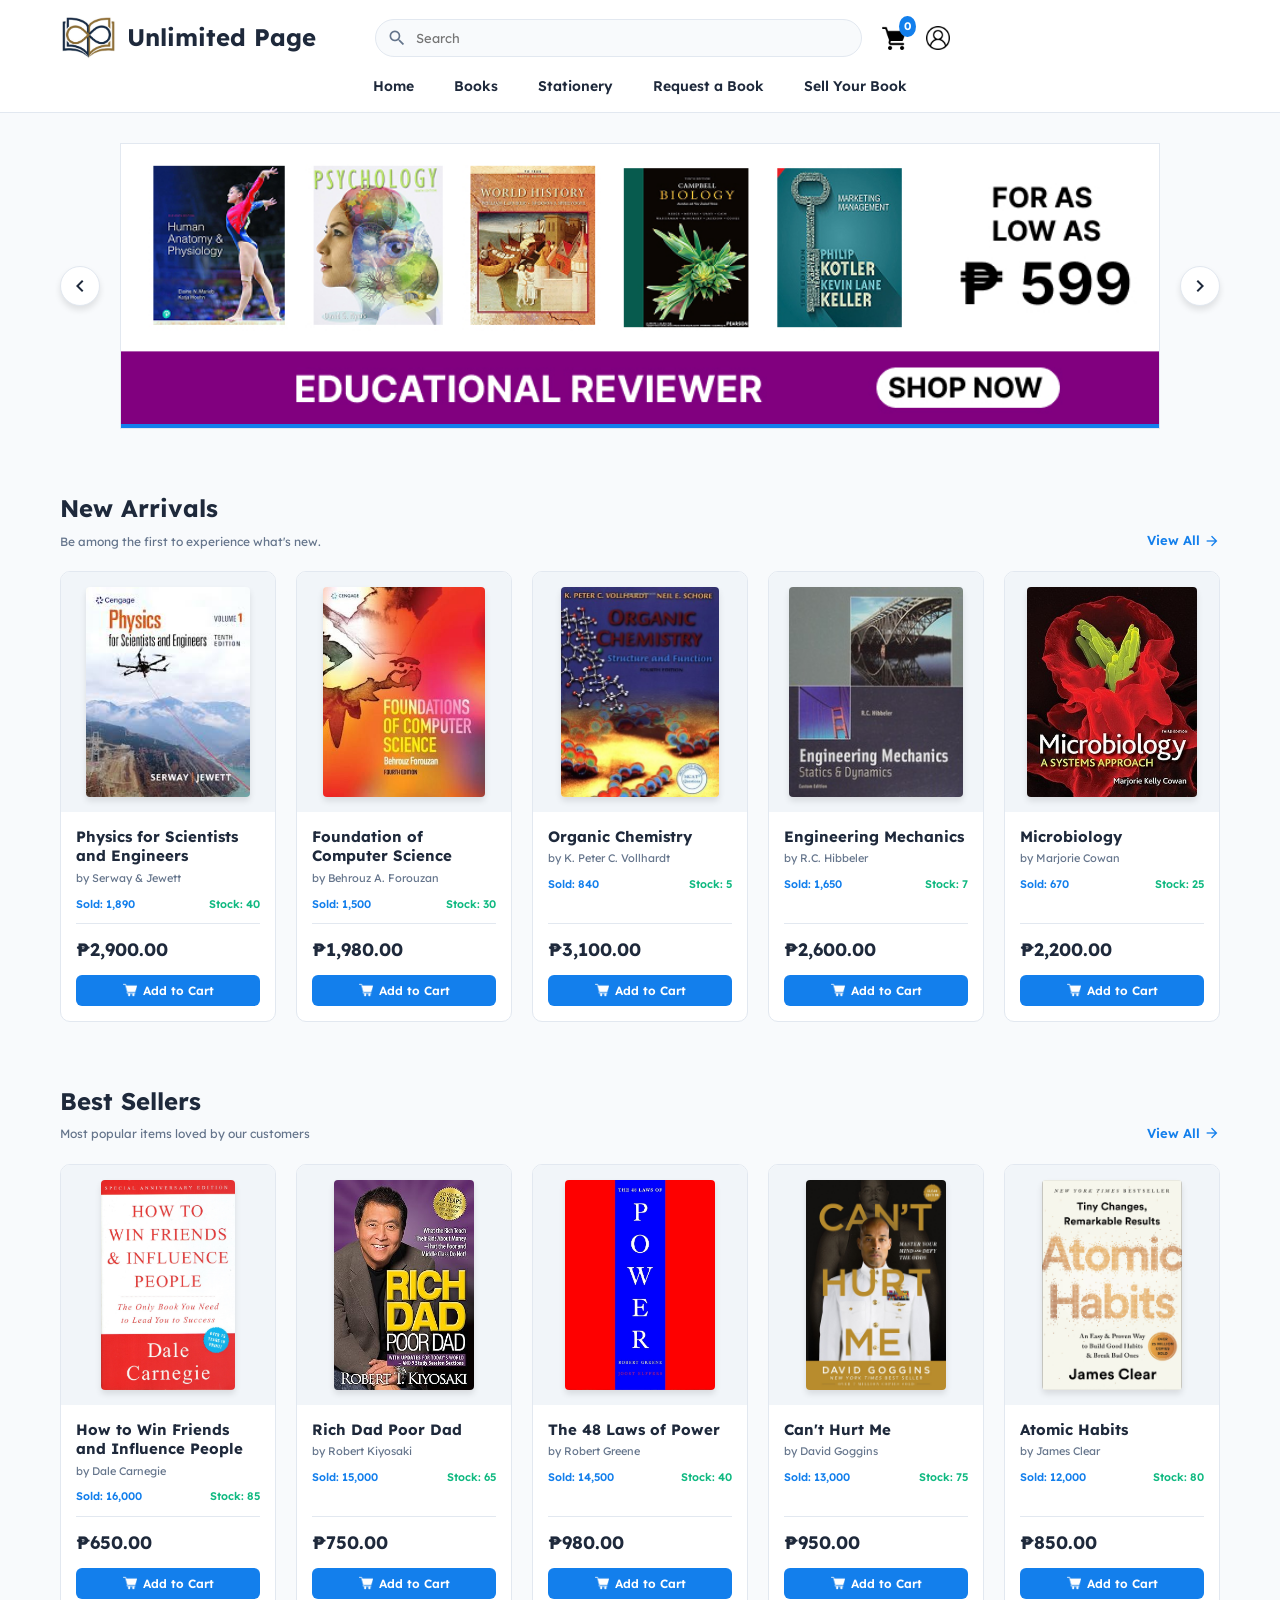
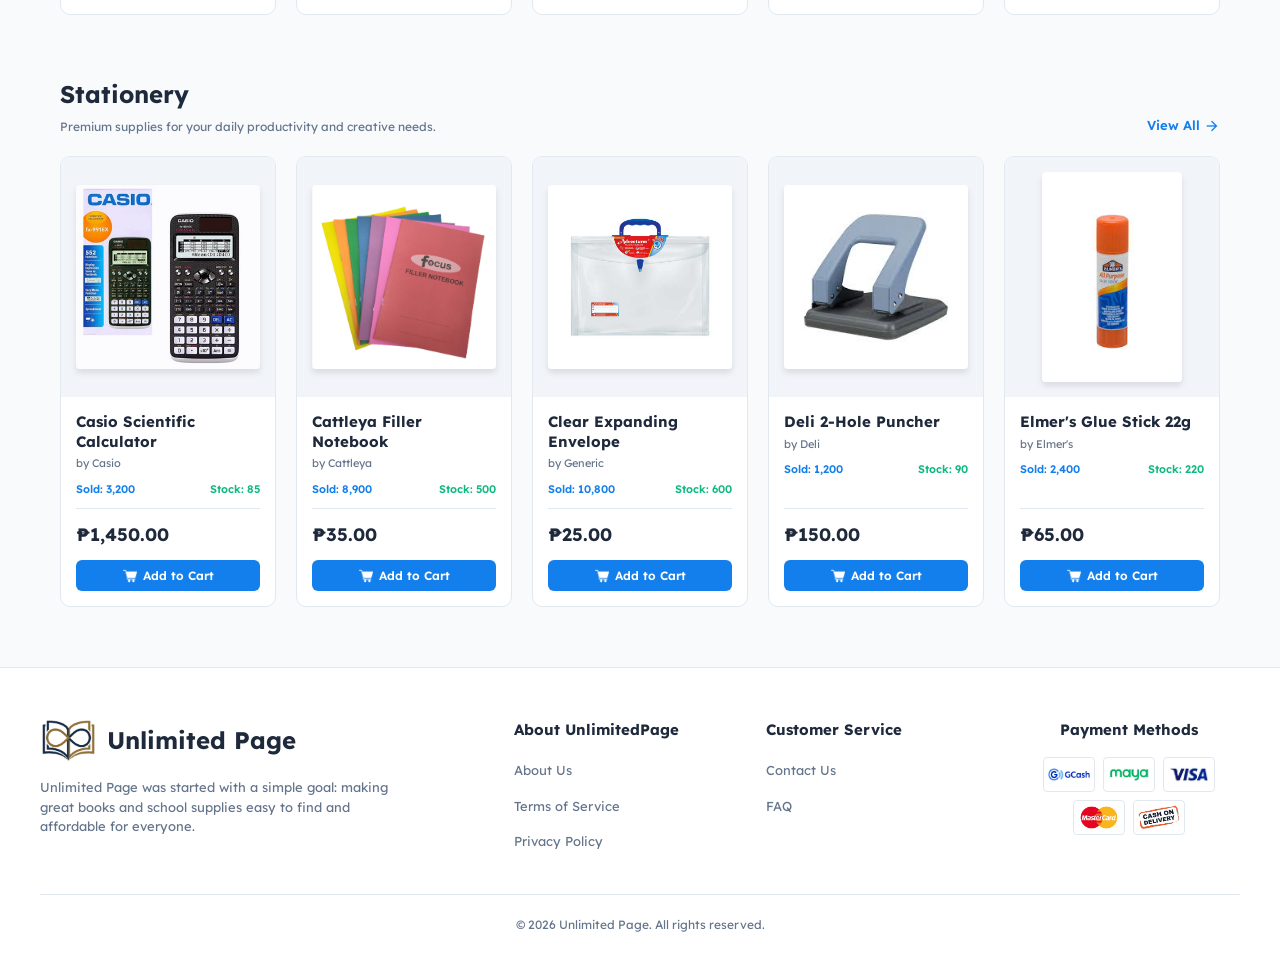
==== commit 80e674d7: "feat: Update footer brand description across multiple pages for clarity and consistency" ====
--- a/index.html
+++ b/index.html
@@ -120,8 +120,8 @@
                     Unlimited Page
                 </a>
                 <p class="footer-brand-description">
-                    Fueling the minds of tomorrow. Unlimited Page was born from a simple idea: academic knowledge should
-                    be boundless and accessible to everyone.
+                    Unlimited Page was started with a simple goal: making great books and school supplies easy to find
+                    and affordable for everyone.
                 </p>
             </div>
             <div>
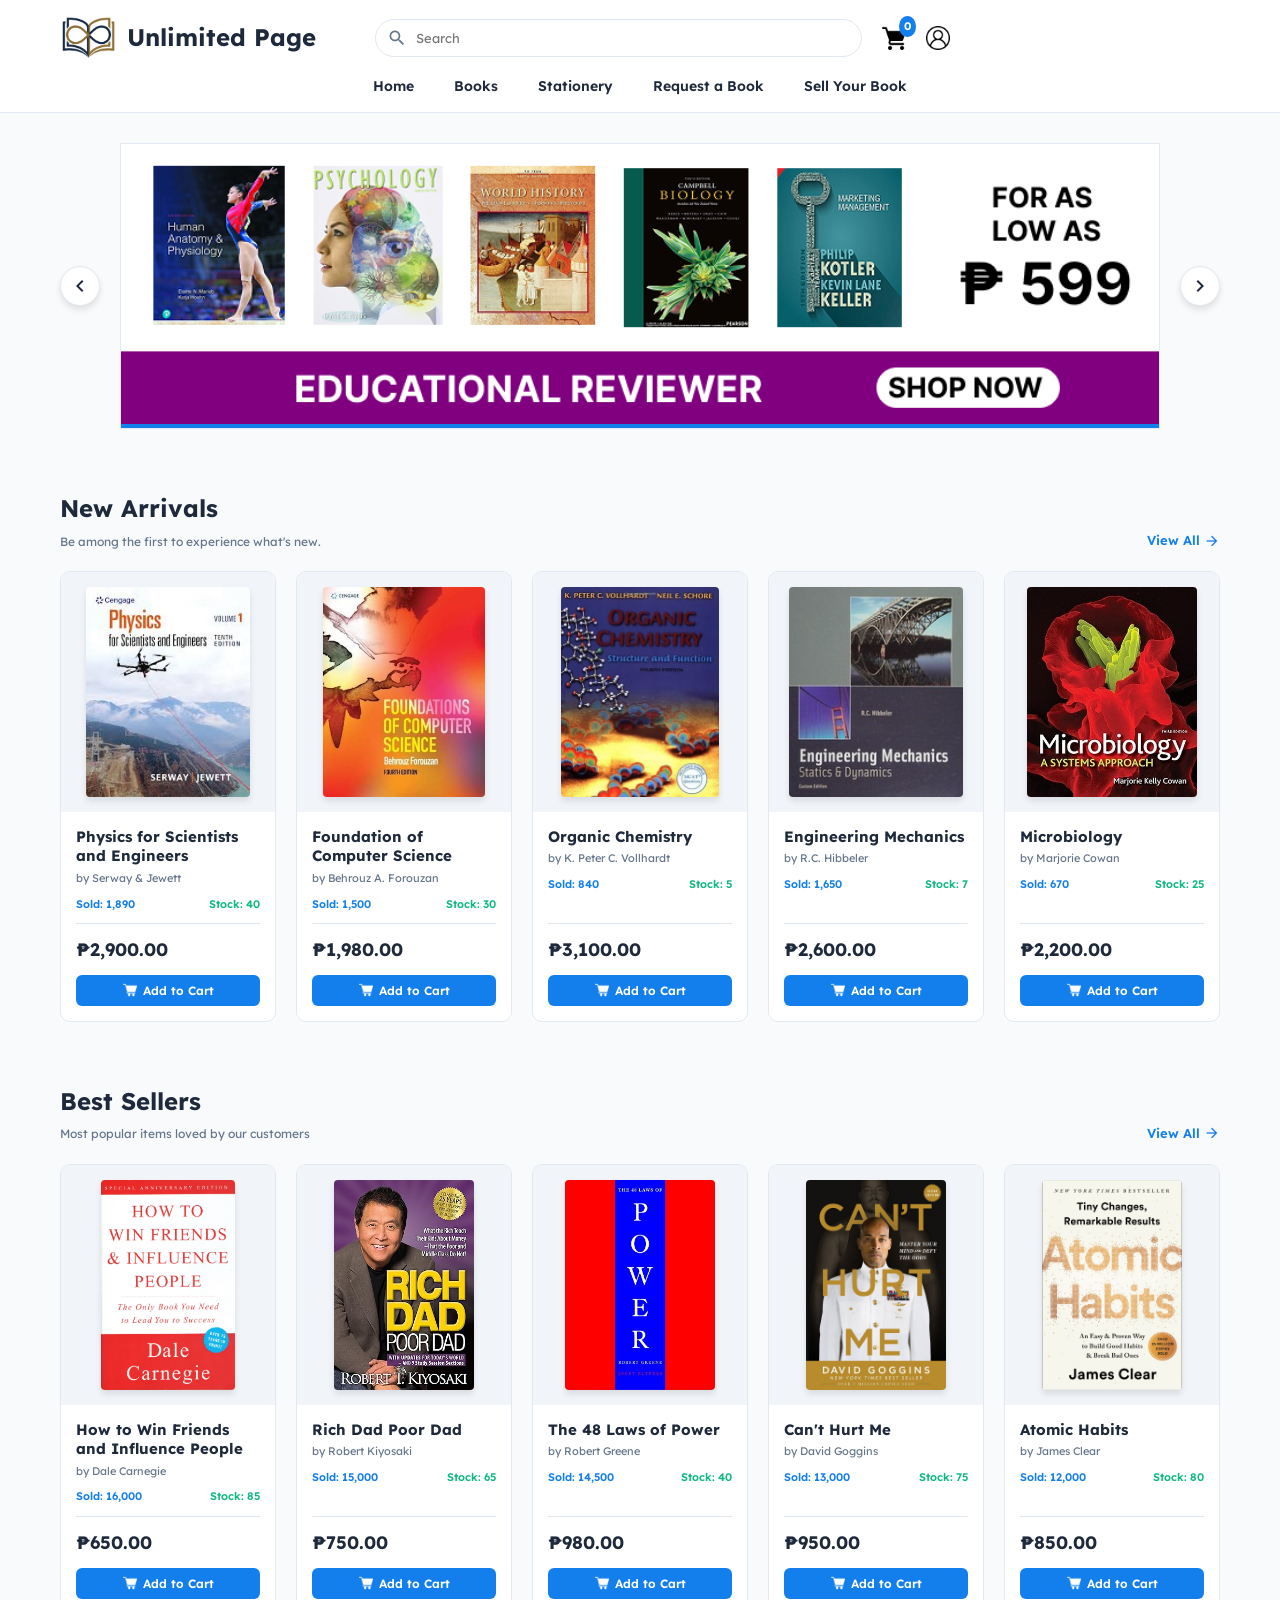
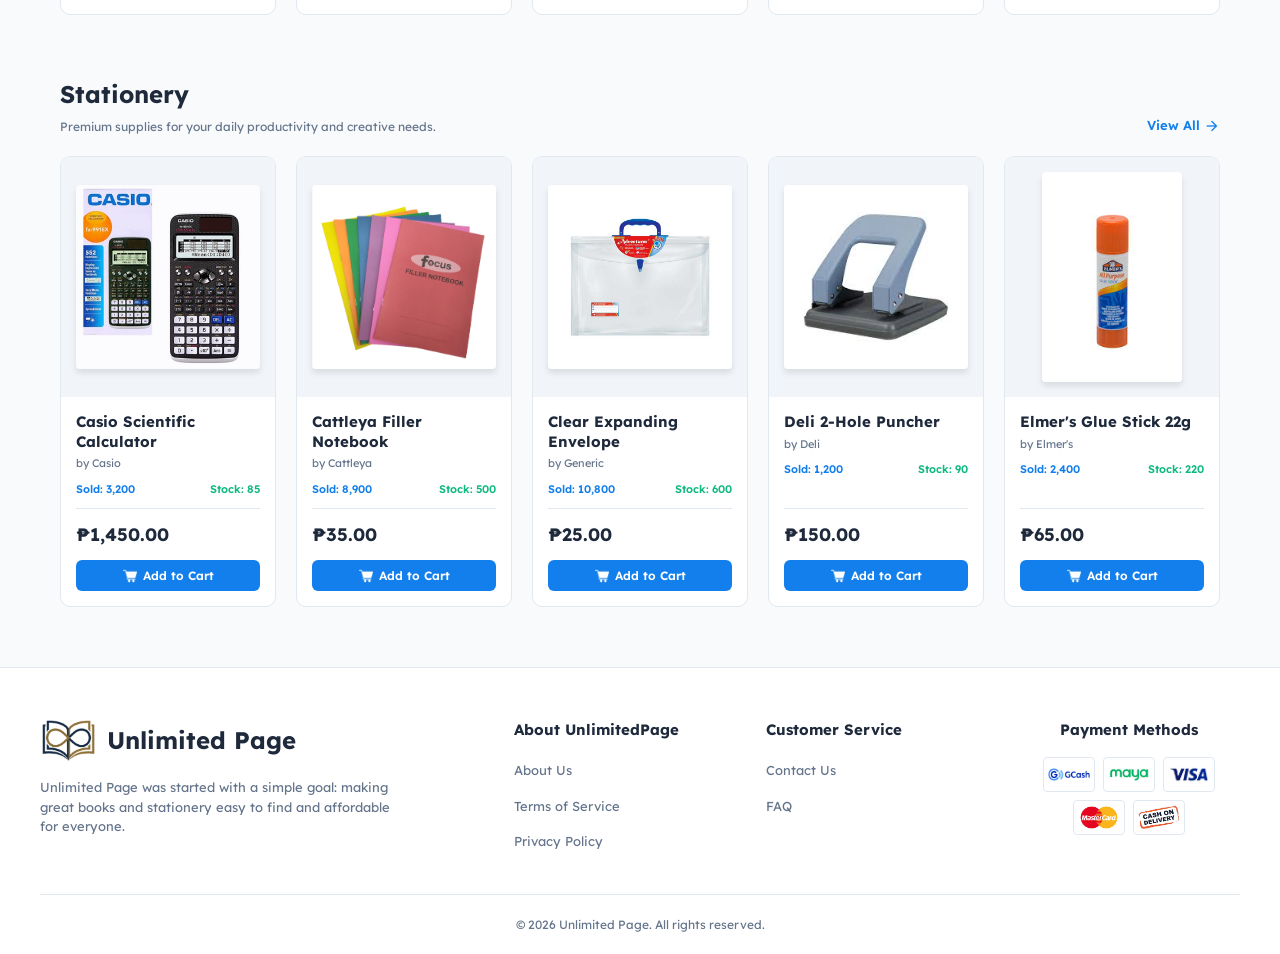
==== commit 7a37ab35: "fix: Update footer brand description to use 'stationery' instead of 'school supplies'" ====
--- a/index.html
+++ b/index.html
@@ -120,7 +120,7 @@
                     Unlimited Page
                 </a>
                 <p class="footer-brand-description">
-                    Unlimited Page was started with a simple goal: making great books and school supplies easy to find
+                    Unlimited Page was started with a simple goal: making great books and stationery easy to find
                     and affordable for everyone.
                 </p>
             </div>
--- a/css/global-variables.css
+++ b/css/global-variables.css
@@ -56,6 +56,16 @@
     list-style: none;
 }
 
+/* Fix WebKit autofill default blue background */
+.form-input:-webkit-autofill,
+.form-input:-webkit-autofill:hover, 
+.form-input:-webkit-autofill:focus, 
+.form-input:-webkit-autofill:active {
+    -webkit-box-shadow: 0 0 0 30px var(--surface-white-color) inset !important;
+    -webkit-text-fill-color: var(--text-dark-color) !important;
+    transition: background-color 5000s ease-in-out 0s;
+}
+
 /* Mobile responsive adjustment for the body */
 @media (max-width: 768px) {
     body {
--- a/css/layout-structure.css
+++ b/css/layout-structure.css
@@ -60,7 +60,7 @@
     padding: 10px 15px 10px 40px;
     border-radius: 20px;
     border: 1px solid var(--border-light-color);
-    background-color: var(--background-light-color);
+    background-color: var(--surface-white-color);
     transition: all 0.3s;
     font-size: 13px;
     outline: none;
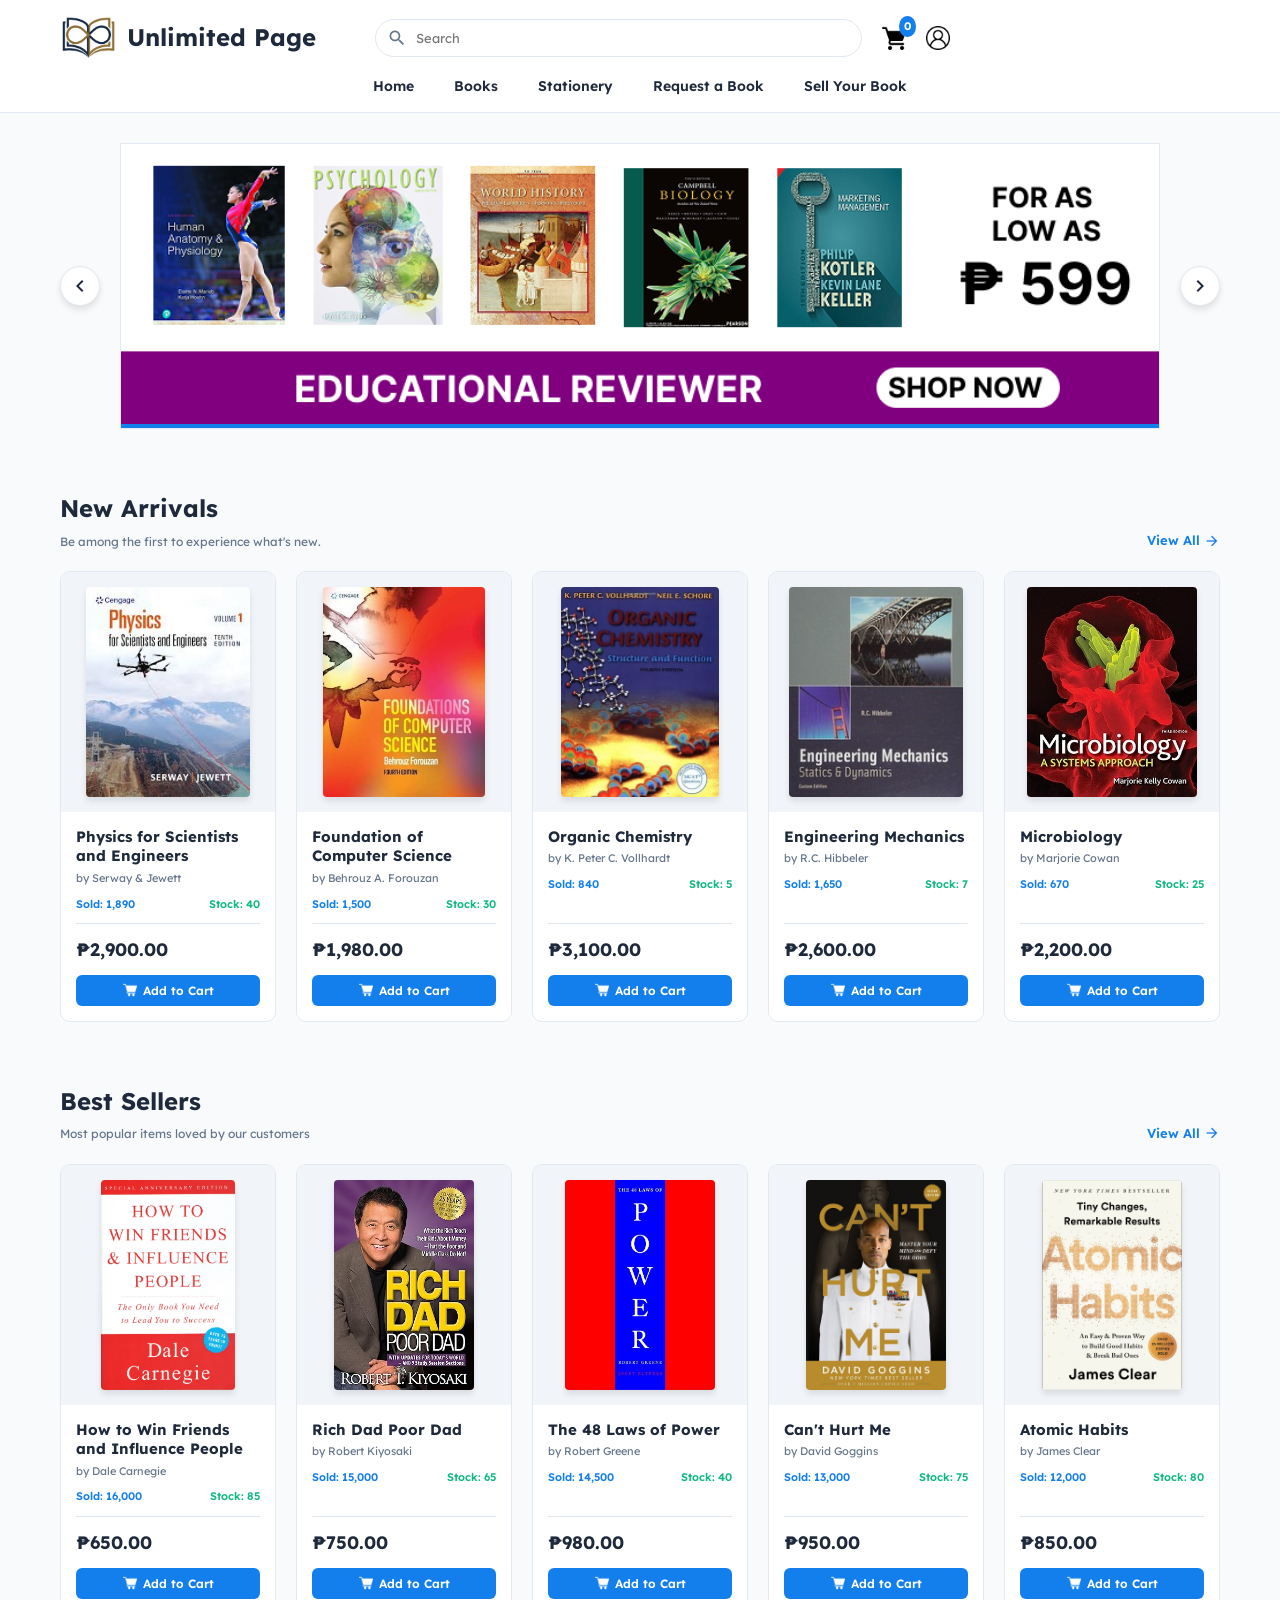
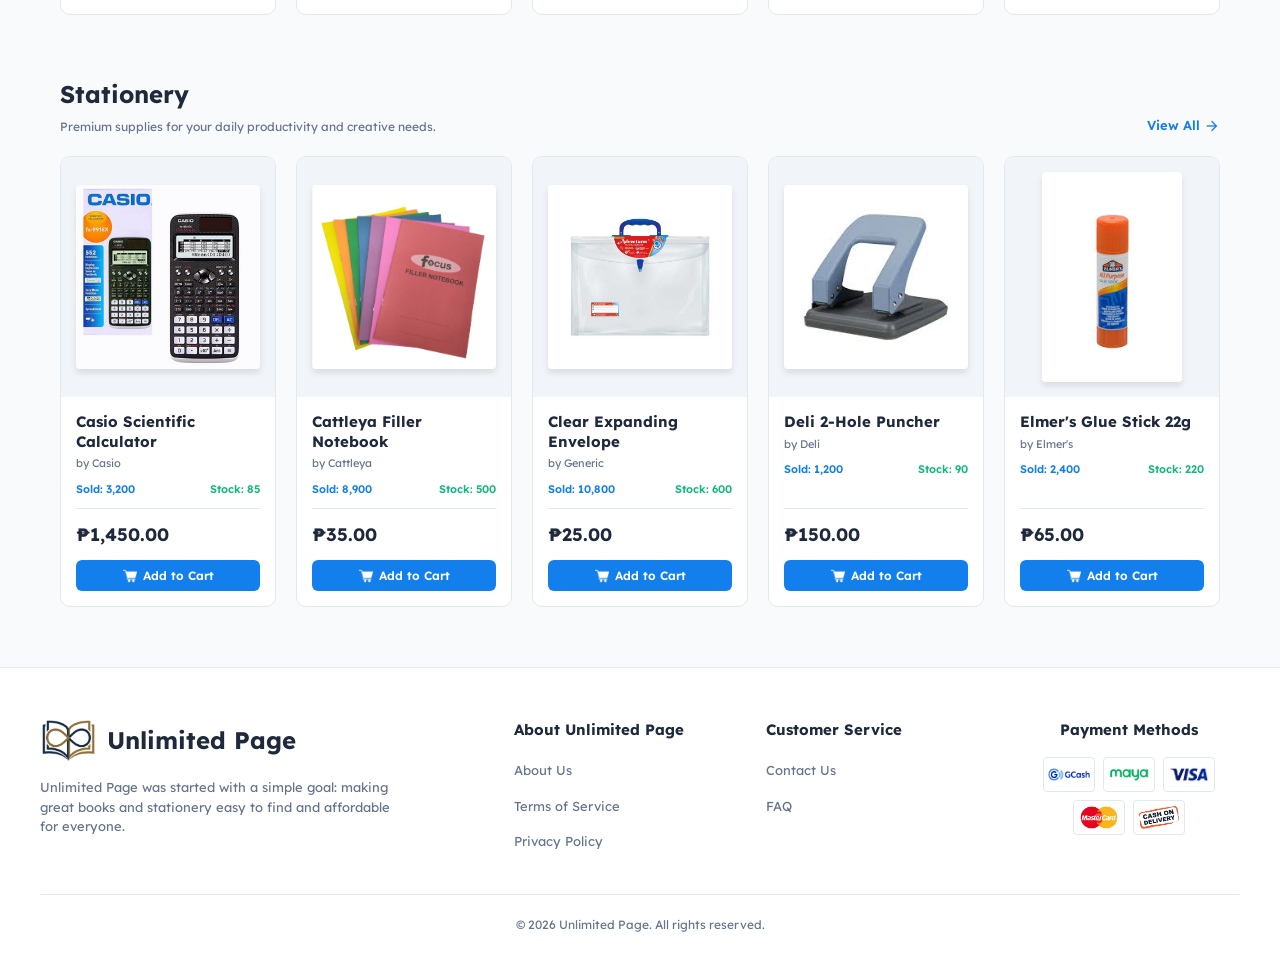
==== commit ebae75da: "refactor: Update footer section title from "About UnlimitedPage" to "About Unlimited Page" for consi" ====
--- a/index.html
+++ b/index.html
@@ -125,7 +125,7 @@
                 </p>
             </div>
             <div>
-                <h4 class="footer-column-title">About UnlimitedPage</h4>
+                <h4 class="footer-column-title">About Unlimited Page</h4>
                 <ul class="footer-link-list">
                     <li><a href="about.html">About Us</a></li>
                     <li><a href="terms-of-service.html">Terms of Service</a></li>
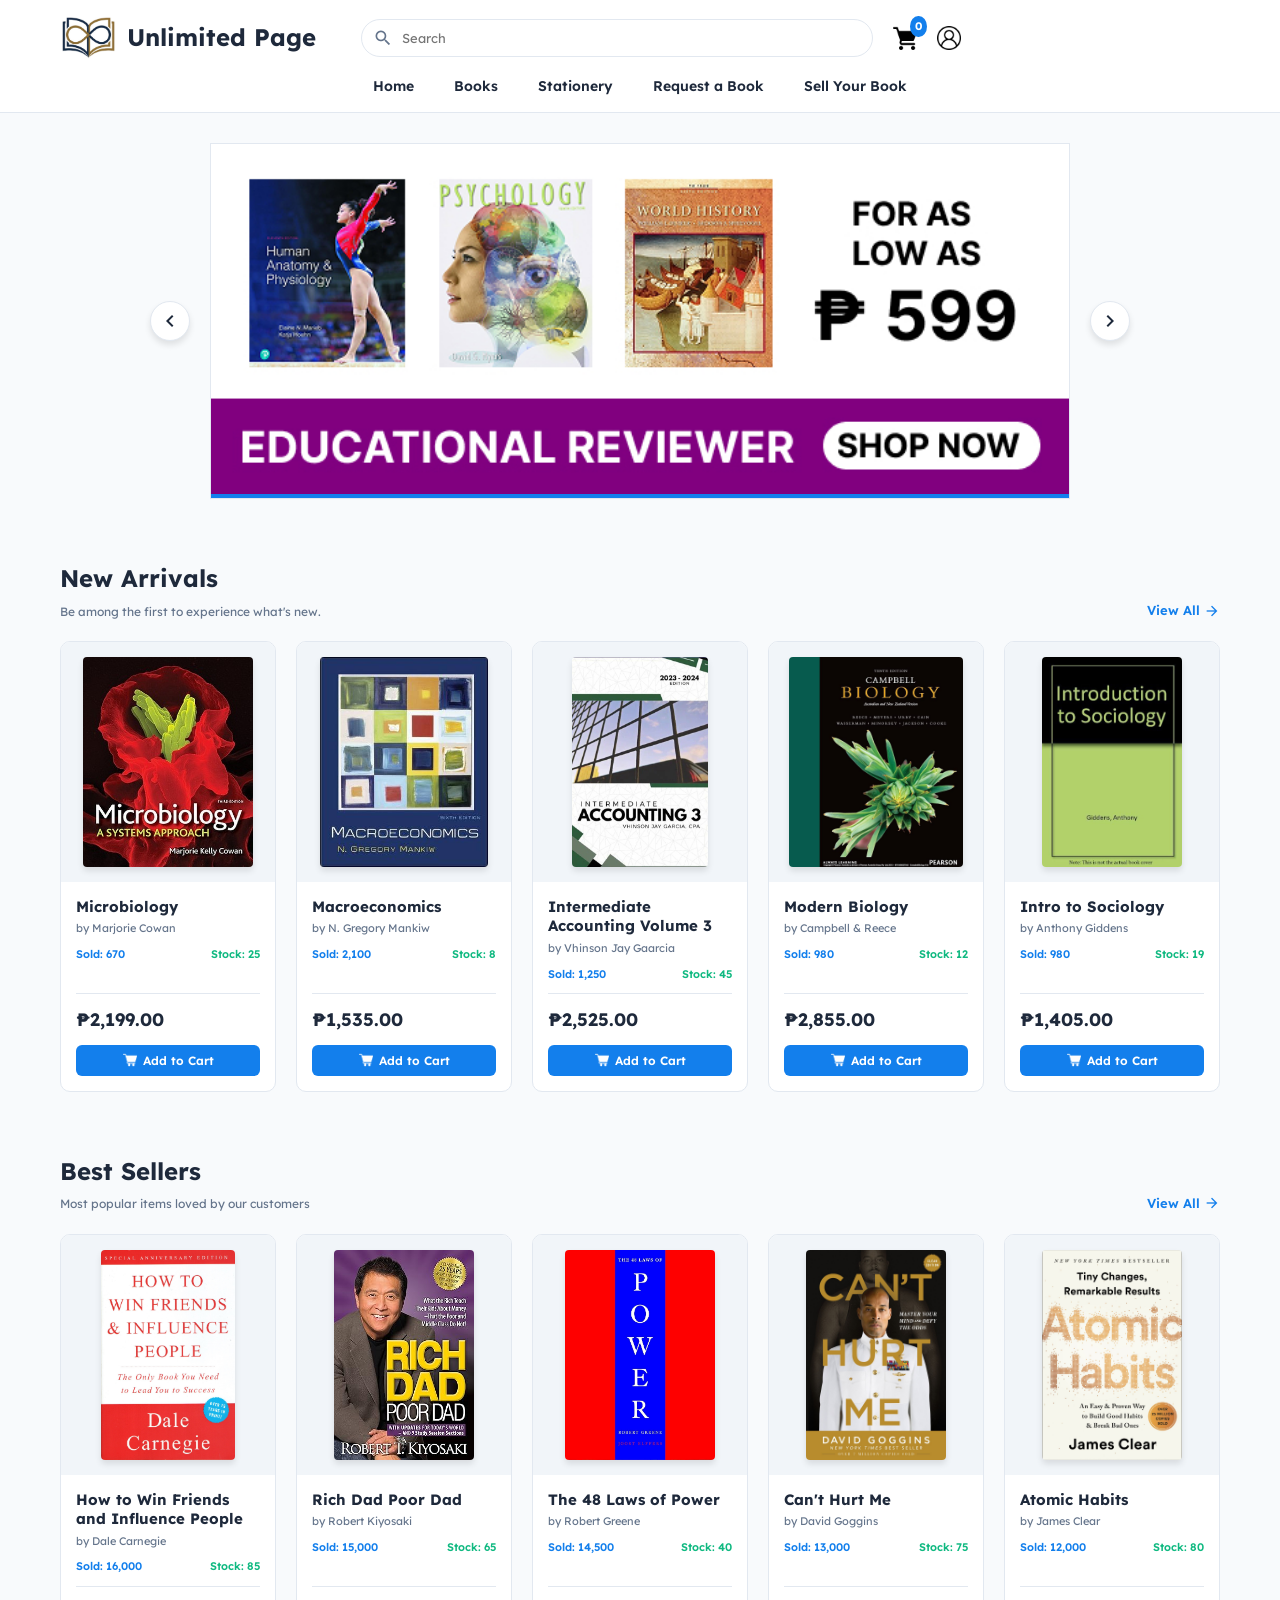
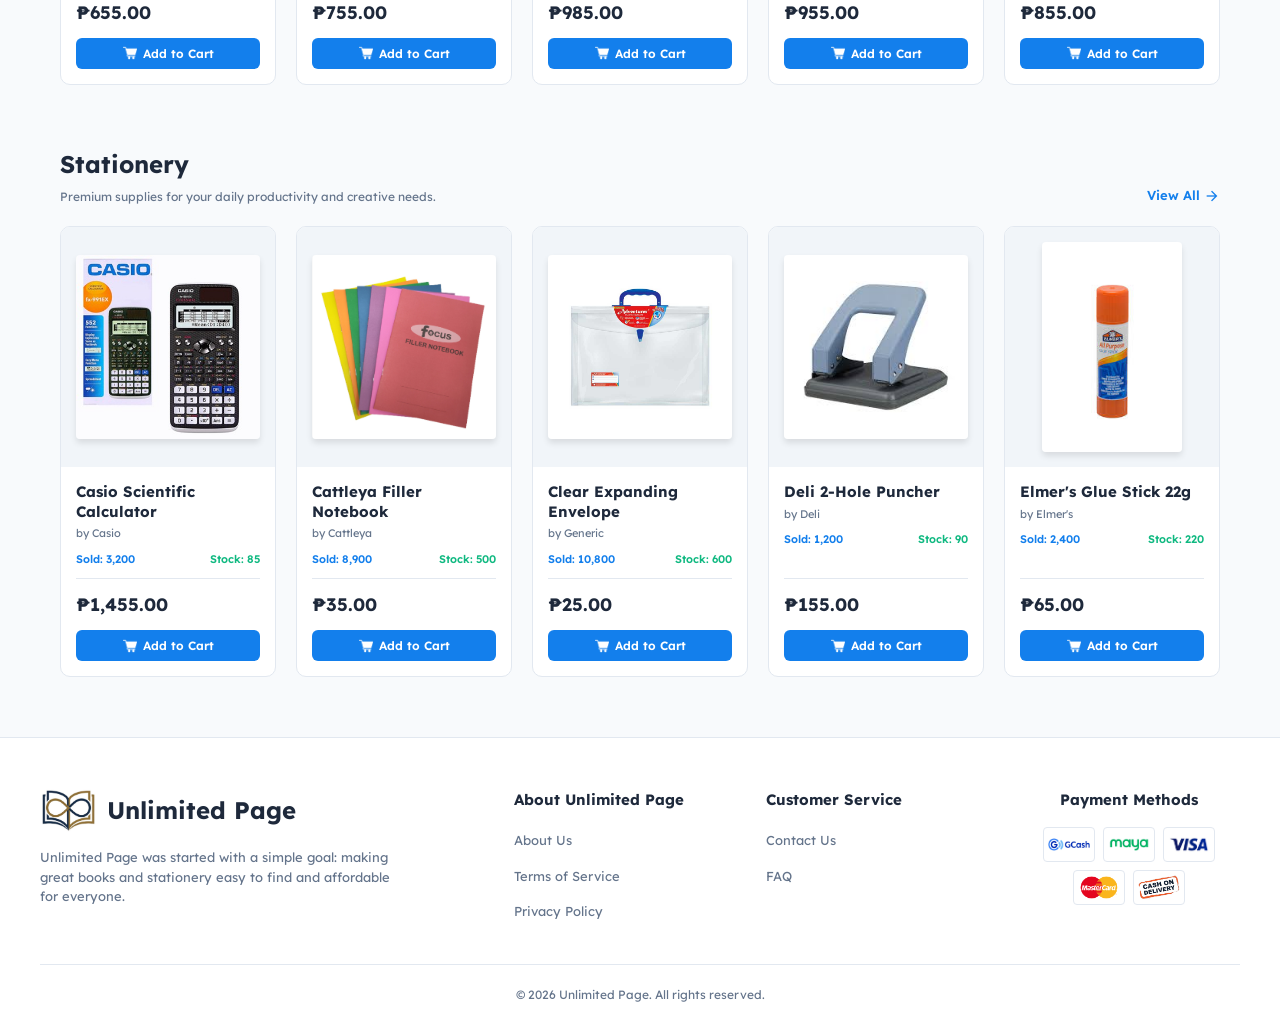
==== commit 8a824b1d: "feat: Add new hero banner images to the carousel in index.html" ====
--- a/index.html
+++ b/index.html
@@ -57,12 +57,9 @@
             <div class="carousel-content-wrapper">
                 <div class="carousel-track-wrapper">
                     <div class="carousel-track" id="carousel-track">
-                        <img src="images/hero-banner1.jpg" class="carousel-slide-image" alt="Banner 1"
-                            onerror="this.src='https://placehold.co/1200x250?text=Educational+Reviewer+Banner'">
-                        <img src="https://placehold.co/1200x250?text=Back+to+School+Promo" class="carousel-slide-image"
-                            alt="Banner 2">
-                        <img src="https://placehold.co/1200x250?text=Premium+Stationery+Sale"
-                            class="carousel-slide-image" alt="Banner 3">
+                        <img src="images/hero-banner1.jpg" class="carousel-slide-image" alt="Banner 1">
+                        <img src="images/hero-banner2.jpg" class="carousel-slide-image" alt="Banner 2">
+                        <img src="images/hero-banner3.jpg" class="carousel-slide-image" alt="Banner 3">
                     </div>
                 </div>
                 <div class="carousel-progress-container">
--- a/css/layout-structure.css
+++ b/css/layout-structure.css
@@ -9,7 +9,12 @@
     border-bottom: 1px solid var(--border-light-color);
     position: sticky;
     top: 0;
-    z-index: 100;
+    z-index: 1000;
+    transition: transform 0.2s ease-in-out;
+}
+
+.main-navigation-header.header-hidden {
+    transform: translateY(-100%);
 }
 
 .navigation-top-row {
@@ -33,6 +38,7 @@
     font-weight: 700;
     color: var(--text-dark-color);
     text-decoration: none;
+    white-space: nowrap;
 }
 
 .brand-logo-image {
@@ -47,7 +53,7 @@
     align-items: center;
     gap: 20px;
     justify-self: center;
-    width: 575px; 
+    width: 600px;
 }
 
 .search-input-wrapper {
@@ -136,13 +142,12 @@
 
 /* --- Hero Carousel Section --- */
 .hero-carousel-section {
-    max-width: 1200px;
+    max-width: 980px;
     margin: 30px auto;
     display: flex;
     align-items: center;
     justify-content: center;
     gap: 20px;
-    padding: 0 20px;
 }
 
 .carousel-content-wrapper {
@@ -166,8 +171,8 @@
 
 .carousel-slide-image {
     min-width: 100%;
-    height: 280px;
-    object-fit: cover;
+    height: 350px;
+    object-fit: contain;
     display: block;
 }
 
@@ -218,7 +223,7 @@
     max-width: 1200px;
     margin: 0 auto;
     display: grid;
-    grid-template-columns: 2fr 1fr 1fr 1fr; 
+    grid-template-columns: 2fr 1fr 1fr 1fr;
     gap: 30px;
     margin-bottom: 30px;
 }
@@ -263,7 +268,7 @@
     flex-wrap: wrap;
     justify-content: center;
     gap: 8px;
-    width: 172px; 
+    width: 172px;
     margin: 0 auto;
 }
 
@@ -293,40 +298,214 @@
         grid-template-columns: repeat(2, 1fr);
         gap: 30px;
     }
-    
+
     /* Shrink the middle container slightly on iPads to prevent overlap */
     .search-and-icons-group {
         width: 100%;
     }
 }
 
+/* --- Mobile Ready Header Defaults --- */
+.mobile-left-actions,
+.mobile-search-row,
+.mobile-navigation-sidebar,
+.mobile-navigation-backdrop {
+    display: none;
+}
+
 @media (max-width: 768px) {
+
+    /* 1. Transform Top Row into 4-button layout */
     .navigation-top-row {
+        display: flex !important;
+        flex-direction: row !important;
+        justify-content: space-between !important;
+        align-items: center !important;
+        gap: 0 !important;
+        padding: 10px 15px !important;
+    }
+
+    /* 2. Left Side: Hamburger ONLY */
+    .mobile-left-actions {
+        display: flex;
+        flex: 1;
+        justify-content: flex-start;
+    }
+
+    .mobile-header-btn {
+        background: none;
+        border: none;
+        color: var(--text-dark-color);
+        font-size: 26px;
+        padding: 0;
+        cursor: pointer;
+        display: flex;
+        align-items: center;
+        justify-content: center;
+    }
+
+    /* 3. Center: Logo & Name */
+    .header-logo-section {
+        flex: 2;
+        /* Given more space so the name doesn't get squished */
+        display: flex;
+        justify-content: center;
+        white-space: nowrap;
+    }
+
+    .brand-logo-container {
+        font-size: 15px !important;
+        /* Scaled slightly to ensure it fits on small phones */
+        gap: 6px;
+    }
+
+    .brand-logo-image {
+        height: 28px !important;
+    }
+
+    /* 4. Right Side: Cart & Account */
+    .search-and-icons-group {
+        width: auto !important;
+        flex: 1;
+        justify-content: flex-end !important;
+        gap: 12px !important;
+    }
+
+    /* Hide Desktop elements */
+    .search-and-icons-group .search-input-wrapper {
+        display: none !important;
+    }
+
+    .navigation-bottom-row {
+        display: none !important;
+    }
+
+    /* 5. Permanent Mobile Search Row */
+    .mobile-search-row {
+        display: block;
+        padding: 0 15px 12px 15px;
+        background-color: var(--surface-white-color);
+    }
+
+    .mobile-search-row .search-input-field {
+        width: 100%;
+    }
+
+    .hero-carousel-section {
+        position: relative;
+        display: block;
+        padding: 0;
+        margin: 10px 0 30px 0;
+    }
+
+    .carousel-content-wrapper {
+        border-left: none;
+        border-right: none;
+        border-radius: 0;
+    }
+
+    /* FIX: Let the image scale naturally without cropping */
+    .carousel-slide-image {
+        height: auto;
+        /* Scales proportionally based on width */
+        width: 100%;
+        object-fit: contain;
+        /* Guarantees no edges are chopped off */
+    }
+
+    /* Make buttons slightly smaller so they don't block the smaller banner */
+    .carousel-control-button {
+        position: absolute;
+        top: 50%;
+        transform: translateY(-50%);
+        z-index: 10;
+        width: 30px;
+        /* Reduced from 36px */
+        height: 30px;
+        background-color: rgba(255, 255, 255, 0.85);
+        border: none;
+        box-shadow: 0 2px 4px rgba(0, 0, 0, 0.15);
+    }
+
+    .carousel-control-button .material-icons-outlined {
+        font-size: 18px;
+        /* Shrink the arrow icon to fit */
+    }
+
+    #carousel-prev-button {
+        left: 10px;
+    }
+
+    #carousel-next-button {
+        right: 10px;
+    }
+
+    /* Footer stacking adjustments */
+    .footer-columns-wrapper {
+        grid-template-columns: 1fr;
+    }
+
+    .footer-brand-description {
+        max-width: 100%;
+    }
+
+    /* --- Interactive Mobile Elements --- */
+    .mobile-navigation-backdrop {
+        display: block;
+        position: fixed;
+        top: 0;
+        left: 0;
+        width: 100%;
+        height: 100%;
+        background: rgba(0, 0, 0, 0.5);
+        z-index: 2000;
+        opacity: 0;
+        pointer-events: none;
+        transition: opacity 0.3s ease;
+    }
+
+    .mobile-navigation-backdrop.open {
+        opacity: 1;
+        pointer-events: auto;
+    }
+
+    .mobile-navigation-sidebar {
         display: flex;
         flex-direction: column;
-        gap: 15px;
-    }
-    
-    .search-and-icons-group {
-        width: 100%;
+        position: fixed;
+        top: 0;
+        left: -280px;
+        width: 280px;
+        height: 100%;
+        background: var(--surface-white-color);
+        z-index: 2001;
+        box-shadow: 4px 0 15px rgba(0, 0, 0, 0.1);
+        transition: left 0.3s ease;
+    }
+
+    .mobile-navigation-sidebar.open {
+        left: 0;
+    }
+
+    .mobile-navigation-header-top {
+        display: flex;
         justify-content: space-between;
-    }
-
-    .navigation-bottom-row {
-        flex-wrap: wrap;
-        gap: 15px;
-        font-size: 14px;
-    }
-
-    .footer-columns-wrapper {
-        grid-template-columns: 1fr;
-    }
-
-    .footer-brand-description {
-        max-width: 100%;
-    }
-    
-    .hero-carousel-section {
-        padding: 0 10px;
+        align-items: center;
+        padding: 20px;
+        border-bottom: 1px solid var(--border-light-color);
+    }
+
+    .mobile-navigation-links-container {
+        display: flex;
+        flex-direction: column;
+    }
+
+    .mobile-navigation-links-container a {
+        padding: 18px 20px;
+        color: var(--text-dark-color);
+        font-weight: 600;
+        font-size: 15px;
+        text-decoration: none;
+        border-bottom: 1px solid var(--background-light-color);
     }
 }
--- a/css/page-catalog.css
+++ b/css/page-catalog.css
@@ -34,6 +34,8 @@
     display: flex;
     align-items: center;
     gap: 4px;
+    white-space: nowrap;
+    flex-shrink: 0;
 }
 
 .product-grid-layout {
@@ -103,8 +105,13 @@
     margin-bottom: 10px;
 }
 
-.stat-sold { color: var(--primary-blue-color); }
-.stat-stock { color: var(--success-green-color); }
+.stat-sold {
+    color: var(--primary-blue-color);
+}
+
+.stat-stock {
+    color: var(--success-green-color);
+}
 
 .product-price-and-action {
     display: flex;
@@ -137,7 +144,9 @@
     width: 100%;
 }
 
-.add-to-cart-button:hover { background-color: var(--primary-blue-hover); }
+.add-to-cart-button:hover {
+    background-color: var(--primary-blue-hover);
+}
 
 
 /* ==========================================================================
@@ -188,7 +197,8 @@
     display: grid;
     /* 3 Columns: Input, Hyphen, Input */
     grid-template-columns: 1fr auto 1fr;
-    gap: 10px 8px; /* 10px row gap, 8px column gap */
+    gap: 10px 8px;
+    /* 10px row gap, 8px column gap */
     align-items: center;
     margin-bottom: 15px;
 }
@@ -208,10 +218,13 @@
     font-size: 13px;
     outline: none;
     transition: border-color 0.2s;
-    -moz-appearance: textfield; /* Hides arrows in Firefox */
-}
-
-.price-range-input:focus { border-color: var(--primary-blue-color); }
+    -moz-appearance: textfield;
+    /* Hides arrows in Firefox */
+}
+
+.price-range-input:focus {
+    border-color: var(--primary-blue-color);
+}
 
 /* Hides arrows in Webkit browsers (Chrome, Safari, Edge) */
 .price-range-input::-webkit-outer-spin-button,
@@ -220,8 +233,10 @@
     margin: 0;
 }
 
-.button-apply, .button-reset {
-    width: 100%; /* Fills the grid column perfectly */
+.button-apply,
+.button-reset {
+    width: 100%;
+    /* Fills the grid column perfectly */
     border: none;
     padding: 8px;
     border-radius: 6px;
@@ -236,14 +251,18 @@
     color: var(--surface-white-color);
 }
 
-.button-apply:hover { background-color: var(--primary-blue-hover); }
+.button-apply:hover {
+    background-color: var(--primary-blue-hover);
+}
 
 .button-reset {
     background-color: var(--border-light-color);
     color: var(--text-dark-color);
 }
 
-.button-reset:hover { background-color: #cbd5e1; }
+.button-reset:hover {
+    background-color: #cbd5e1;
+}
 
 
 /* --- Pagination Elements --- */
@@ -290,17 +309,102 @@
     cursor: not-allowed;
 }
 
+/* --- Desktop Hidden Elements --- */
+.mobile-filter-button,
+.mobile-filter-header,
+.filter-backdrop {
+    display: none;
+}
+
 /* --- Catalog Responsive Styles --- */
 @media (max-width: 992px) {
-    .catalog-layout-container { flex-direction: column; }
+    .catalog-layout-container {
+        flex-direction: column;
+    }
+
+    /* Reveal the mobile filter button */
+    .mobile-filter-button {
+        display: flex;
+        align-items: center;
+        gap: 6px;
+        background-color: var(--surface-white-color);
+        border: 1px solid var(--border-light-color);
+        padding: 8px 14px;
+        border-radius: 6px;
+        font-weight: 600;
+        font-size: 13px;
+        color: var(--text-dark-color);
+        cursor: pointer;
+        transition: background-color 0.2s;
+    }
+
+    .mobile-filter-button:hover {
+        background-color: var(--background-light-color);
+    }
+
+    /* Convert sidebar into a fixed slide-out menu */
     .catalog-sidebar-filter {
-        width: 100%;
-        display: grid;
-        grid-template-columns: 1fr 1fr;
-        gap: 30px;
-        align-items: start;
-    }
-    .filter-group .filter-section-title { margin-top: 0 !important; }
+        position: fixed;
+        top: 0;
+        left: -320px;
+        /* Hide off-screen */
+        width: 300px;
+        height: 100vh;
+        background-color: var(--surface-white-color);
+        z-index: 3000;
+        padding: 20px;
+        overflow-y: auto;
+        transition: left 0.3s ease;
+        display: block;
+        box-shadow: 4px 0 15px rgba(0, 0, 0, 0.1);
+    }
+
+    .catalog-sidebar-filter.open {
+        left: 0;
+    }
+
+    /* Show the filter header inside the slide-out */
+    .mobile-filter-header {
+        display: flex;
+        justify-content: space-between;
+        align-items: center;
+        margin-bottom: 25px;
+        padding-bottom: 15px;
+        border-bottom: 1px solid var(--border-light-color);
+    }
+
+    .mobile-filter-header h3 {
+        font-size: 18px;
+        font-weight: 700;
+    }
+
+    .close-filter-button {
+        background: none;
+        border: none;
+        color: var(--text-muted-color);
+        cursor: pointer;
+        display: flex;
+    }
+
+    /* Dim the background when menu is open */
+    .filter-backdrop {
+        display: block;
+        position: fixed;
+        top: 0;
+        left: 0;
+        width: 100vw;
+        height: 100vh;
+        background: rgba(0, 0, 0, 0.5);
+        z-index: 2999;
+        opacity: 0;
+        pointer-events: none;
+        transition: opacity 0.3s ease;
+    }
+
+    .filter-backdrop.open {
+        opacity: 1;
+        pointer-events: auto;
+    }
 }
 
 @media (max-width: 768px) {
@@ -308,9 +412,41 @@
         grid-template-columns: 1fr;
         gap: 20px;
     }
+
+    /* Keeps the standard grid for the main Catalog page */
     .product-grid-layout {
         grid-template-columns: repeat(auto-fill, minmax(160px, 1fr));
         gap: 15px;
     }
-    .product-image-wrapper { height: 200px; }
+
+    /* --- NEW CODE: Horizontal scroll for Homepage sections --- */
+    .section-container .product-grid-layout {
+        display: flex;
+        flex-wrap: nowrap;
+        overflow-x: auto;
+        scroll-snap-type: x mandatory;
+        -webkit-overflow-scrolling: touch;
+        /* Enables smooth momentum scrolling on iOS */
+        padding-bottom: 15px;
+        /* Adds space so card box-shadows don't get clipped */
+        scrollbar-width: none;
+        /* Hides the scrollbar in Firefox for a cleaner look */
+    }
+
+    /* Hides the scrollbar in Chrome, Safari, and Edge */
+    .section-container .product-grid-layout::-webkit-scrollbar {
+        display: none;
+    }
+
+    /* Forces the cards to maintain their width and snap cleanly into view */
+    .section-container .product-card-container {
+        flex: 0 0 160px;
+        scroll-snap-align: start;
+    }
+
+    /* --------------------------------------------------------- */
+
+    .product-image-wrapper {
+        height: 200px;
+    }
 }
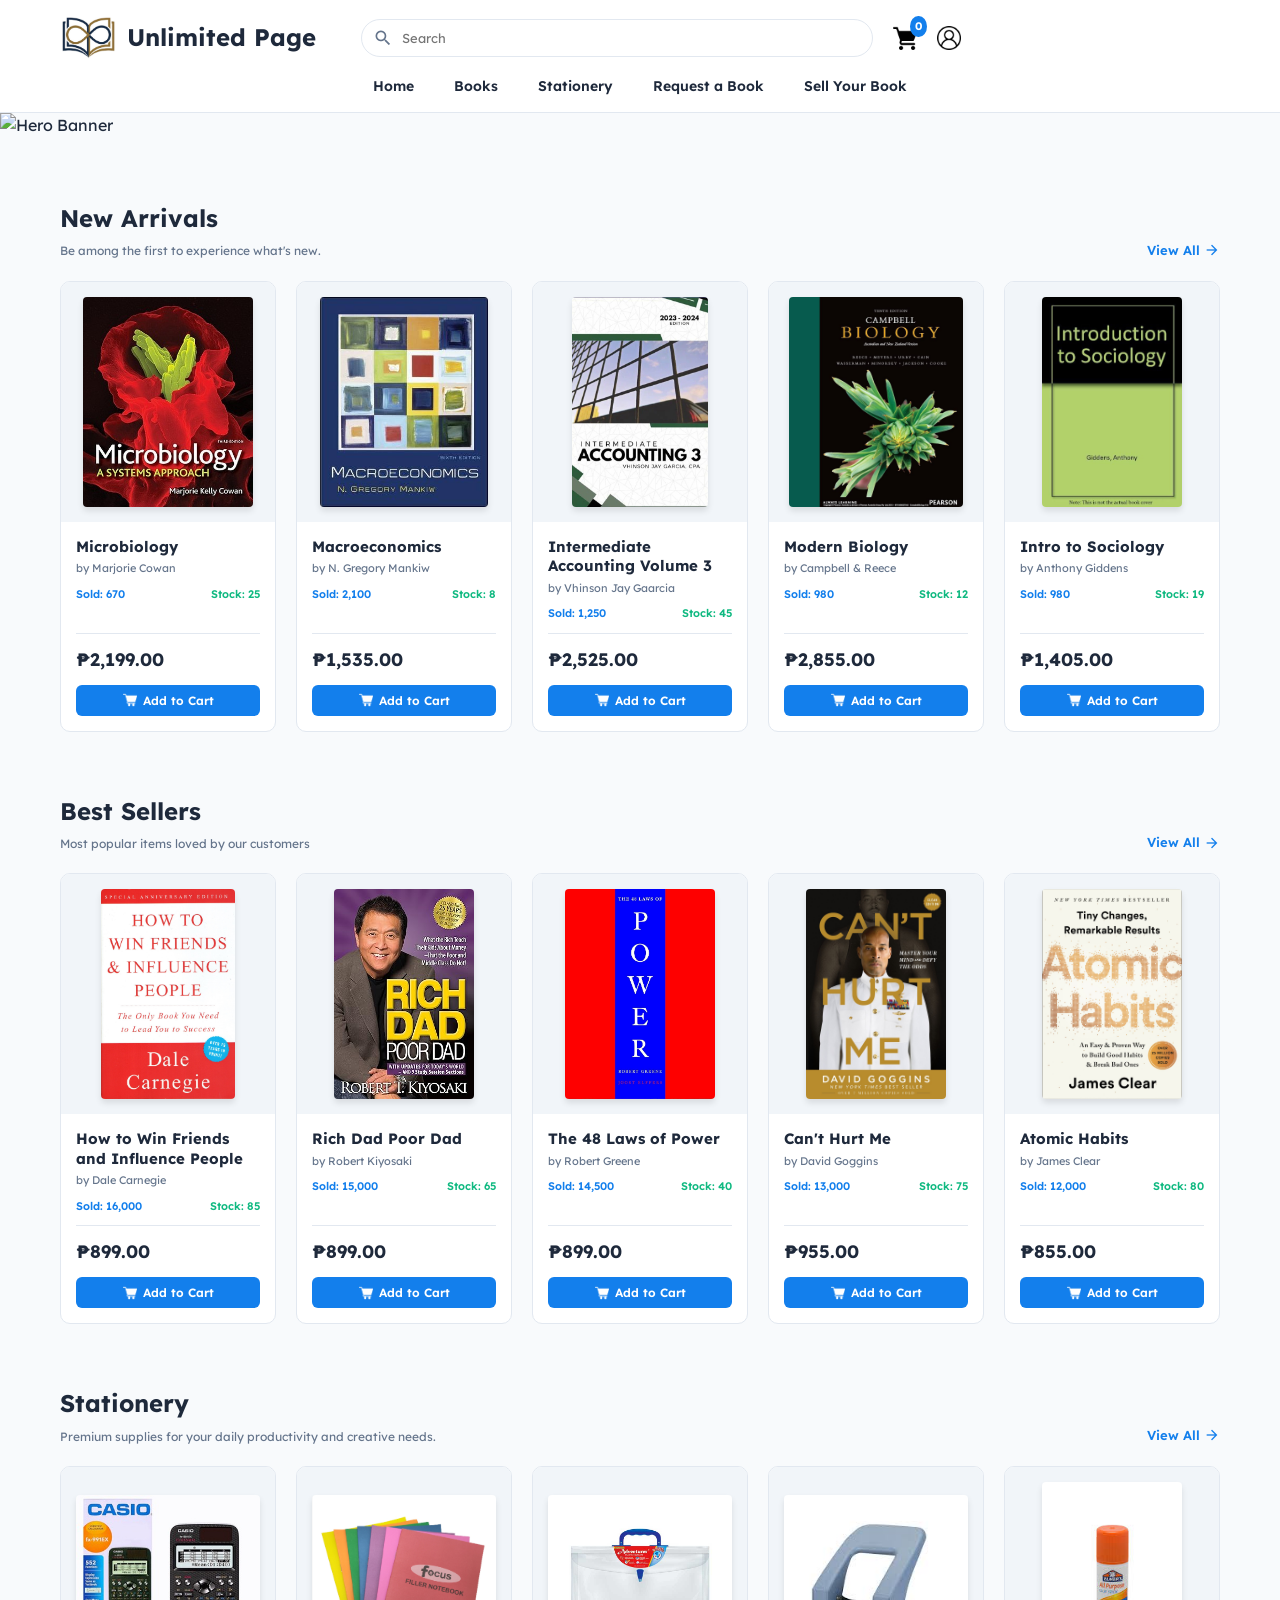
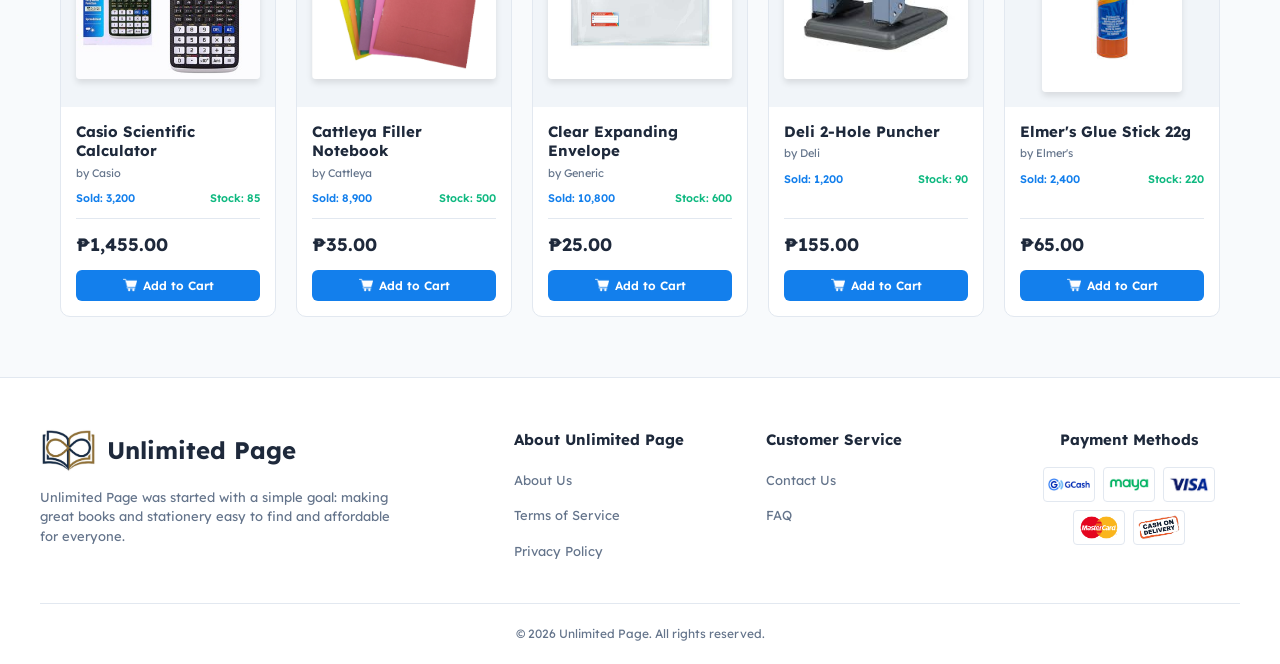
==== commit cff13fcd: "feat: Replace hero carousel with a static hero banner image" ====
--- a/index.html
+++ b/index.html
@@ -49,27 +49,8 @@
     </header>
 
     <main>
-        <section class="hero-carousel-section">
-            <button class="carousel-control-button prev-button" id="carousel-prev-button">
-                <span class="material-icons-outlined">chevron_left</span>
-            </button>
-
-            <div class="carousel-content-wrapper">
-                <div class="carousel-track-wrapper">
-                    <div class="carousel-track" id="carousel-track">
-                        <img src="images/hero-banner1.jpg" class="carousel-slide-image" alt="Banner 1">
-                        <img src="images/hero-banner2.jpg" class="carousel-slide-image" alt="Banner 2">
-                        <img src="images/hero-banner3.jpg" class="carousel-slide-image" alt="Banner 3">
-                    </div>
-                </div>
-                <div class="carousel-progress-container">
-                    <div class="carousel-progress-bar" id="carousel-progress-bar"></div>
-                </div>
-            </div>
-
-            <button class="carousel-control-button next-button" id="carousel-next-button">
-                <span class="material-icons-outlined">chevron_right</span>
-            </button>
+        <section class="hero-banner-section">
+            <img src="images/hero-banner.png" class="hero-static-image" alt="Hero Banner">
         </section>
 
         <section class="section-container">
